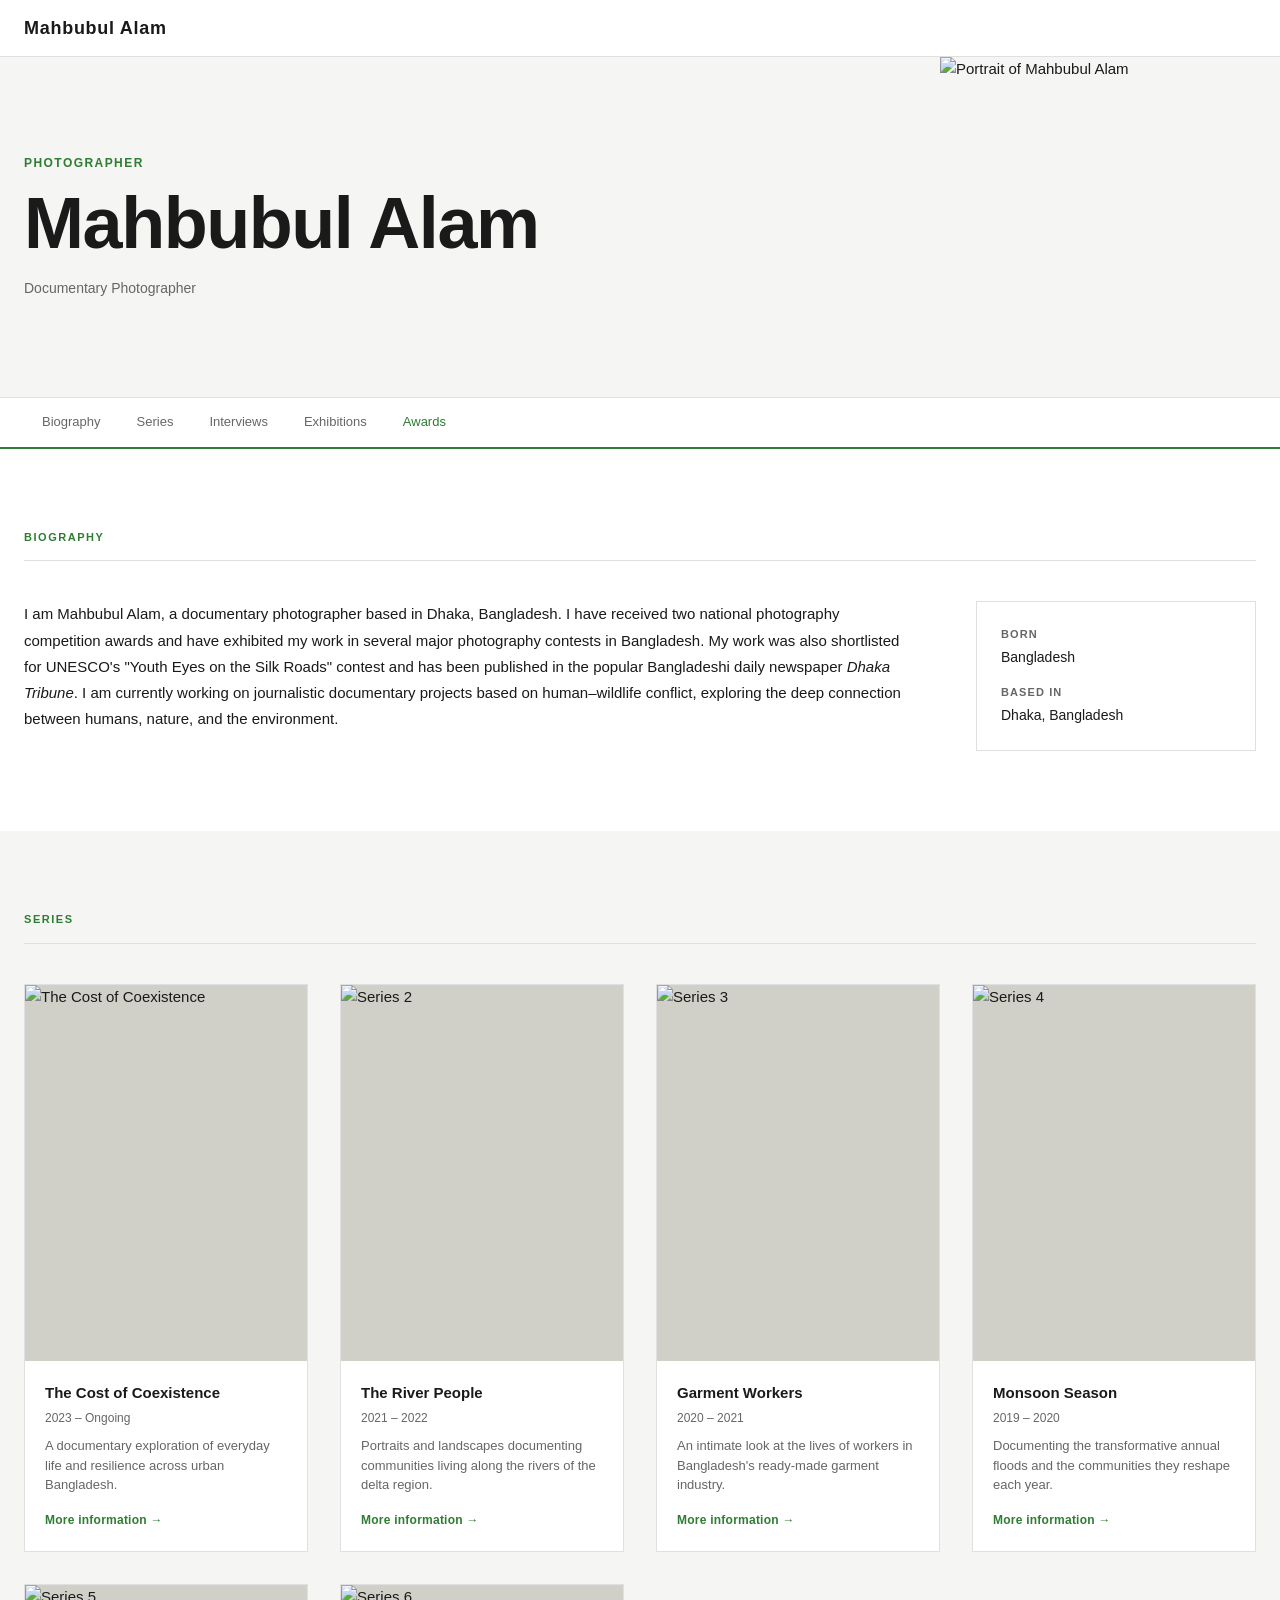
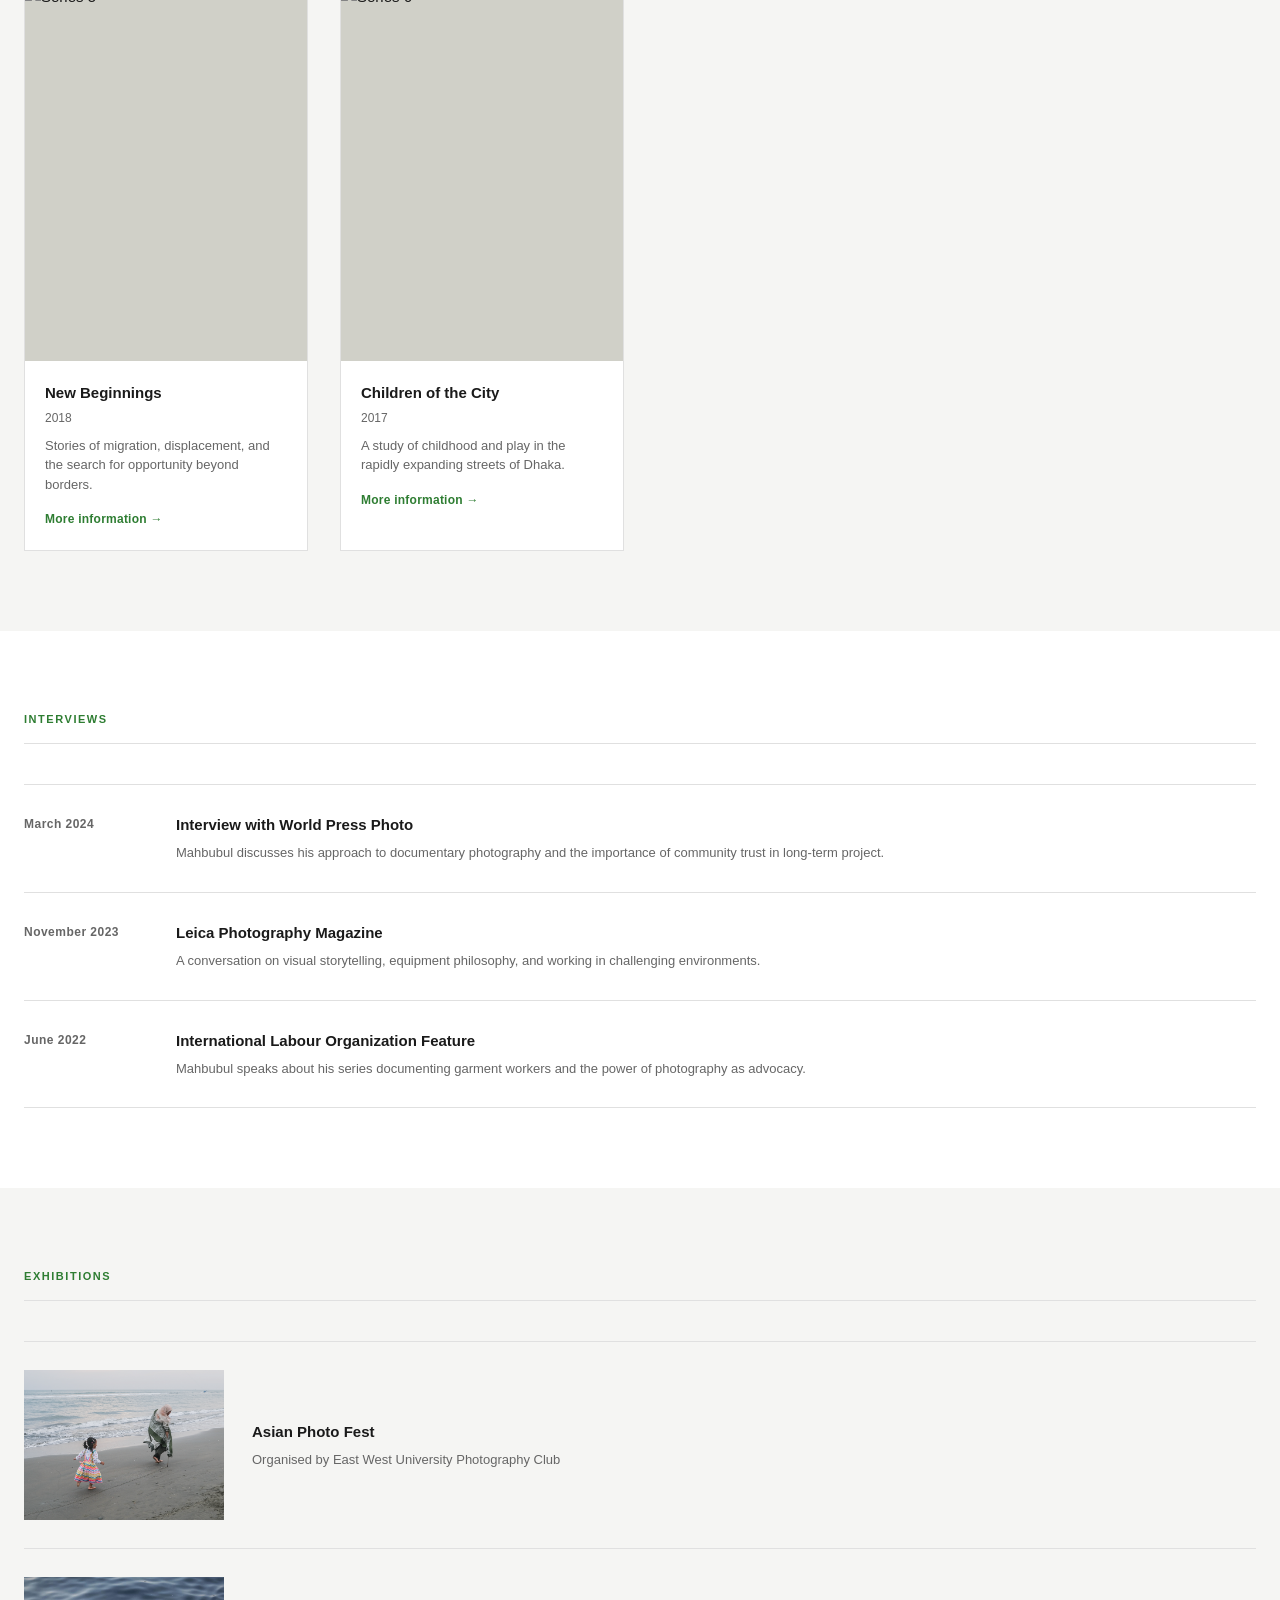
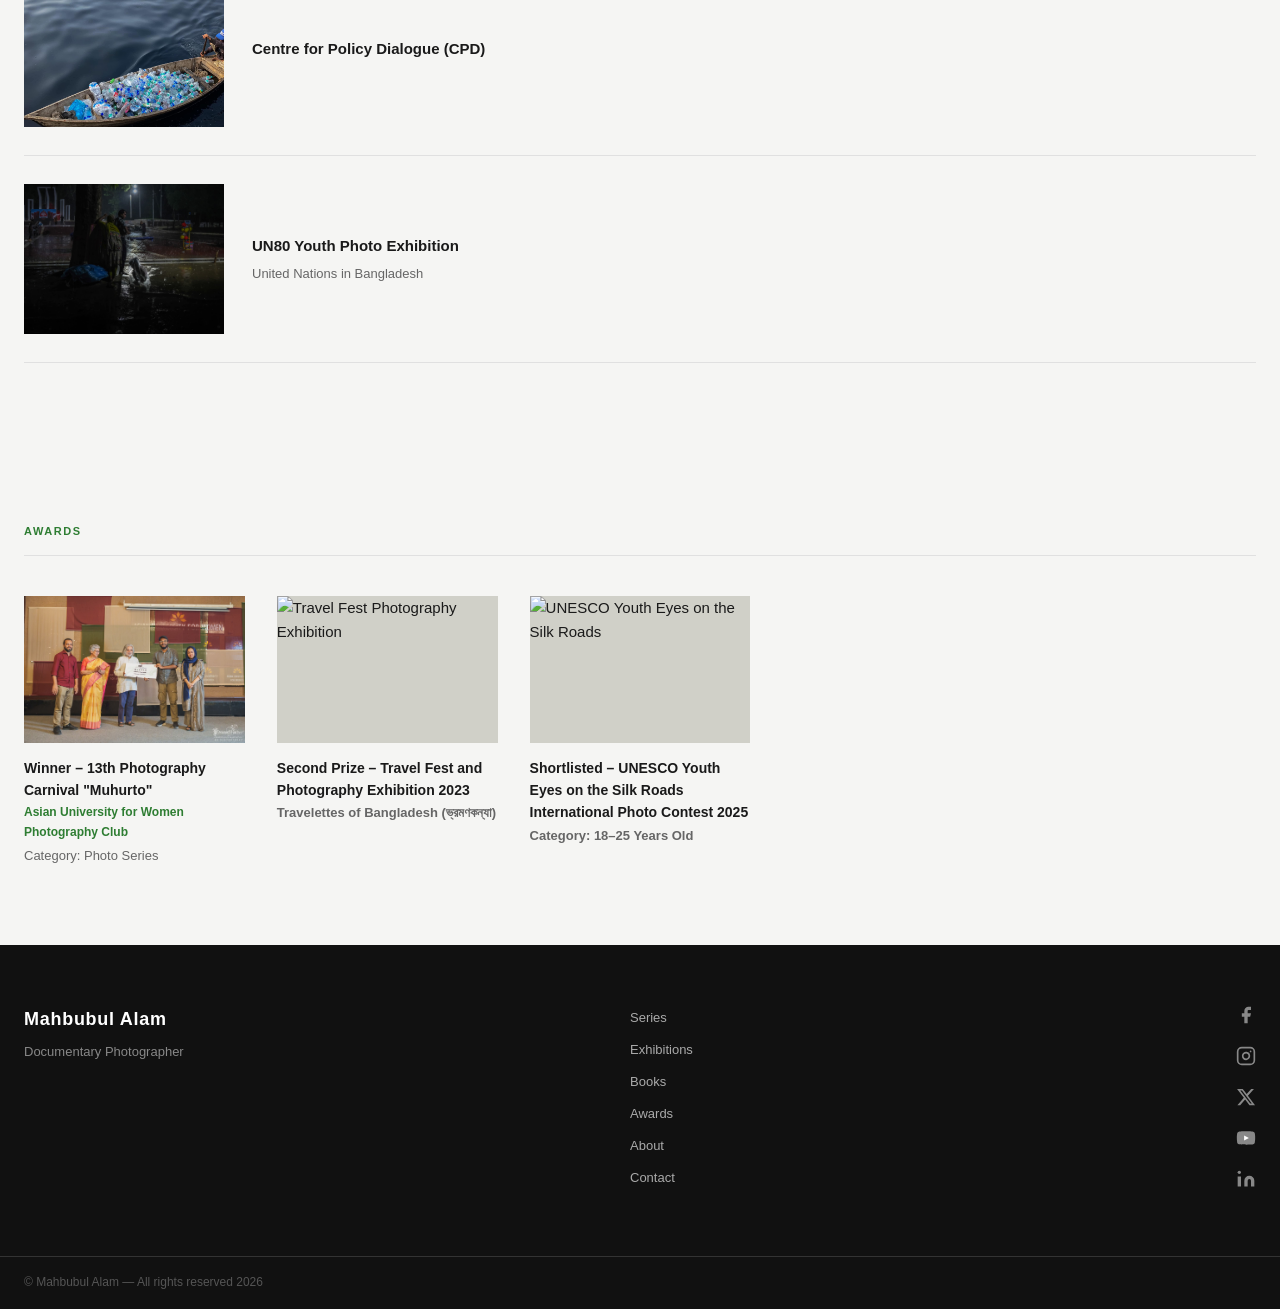
==== index.html @ 4dc0f105 "Add real exhibition photos with image layout Co-Authored-By: Claude Sonnet 4.6 <noreply@anthropic.co" ====
<!DOCTYPE html>
<html lang="en">
<head>
  <meta charset="UTF-8" />
  <meta name="viewport" content="width=device-width, initial-scale=1.0" />
  <title>Mahbubul Alam — Photographer</title>
  <link rel="stylesheet" href="style.css" />
</head>
<body>

  <!-- ===== HEADER ===== -->
  <header class="site-header">
    <div class="header-inner">
      <a href="/" class="logo">
        <span class="logo-text">Mahbubul Alam</span>
      </a>
      <div class="header-right">
        <button class="nav-toggle" aria-label="Toggle menu">
          <span></span><span></span><span></span>
        </button>
      </div>
    </div>
  </header>

  <!-- ===== HERO ===== -->
  <section class="hero">
    <div class="hero-inner">
      <div class="hero-text">
        <p class="hero-label">Photographer</p>
        <h1 class="hero-name">Mahbubul Alam</h1>
        <p class="hero-subtitle">Documentary Photographer</p>
      </div>
      <div class="hero-image">
        <img src="assets/portrait-placeholder.jpg" alt="Portrait of Mahbubul Alam" />
      </div>
    </div>
  </section>

  <!-- ===== IN-PAGE NAV ===== -->
  <nav class="inpage-nav" id="inpage-nav">
    <ul>
      <li><a href="#biography">Biography</a></li>
      <li><a href="#series">Series</a></li>
      <li><a href="#interviews">Interviews</a></li>
      <li><a href="#exhibitions">Exhibitions</a></li>
      <li><a href="#awards">Awards</a></li>
    </ul>
  </nav>

  <main class="page-main">

    <!-- ===== BIOGRAPHY ===== -->
    <section class="section" id="biography">
      <div class="section-inner">
        <h2 class="section-title">Biography</h2>
        <div class="bio-content">
          <div class="bio-text">
            <p>
              I am Mahbubul Alam, a documentary photographer based in Dhaka, Bangladesh.
              I have received two national photography competition awards and have exhibited
              my work in several major photography contests in Bangladesh. My work was also
              shortlisted for UNESCO's "Youth Eyes on the Silk Roads" contest and has been
              published in the popular Bangladeshi daily newspaper <em>Dhaka Tribune</em>.
              I am currently working on journalistic documentary projects based on
              human–wildlife conflict, exploring the deep connection between humans,
              nature, and the environment.

            </p>
          </div>
          <div class="bio-aside">
            <dl class="bio-meta">
              <dt>Born</dt>
              <dd>Bangladesh</dd>
              <dt>Based in</dt>
              <dd>Dhaka, Bangladesh</dd>
            </dl>
          </div>
        </div>
      </div>
    </section>

    <!-- ===== SERIES ===== -->
    <section class="section section--alt" id="series">
      <div class="section-inner">
        <h2 class="section-title">Series</h2>
        <div class="series-grid">

          <article class="series-card">
            <a href="#" class="series-card-link">
              <div class="series-card-img">
                <img src="assets/series/cost-of-coexistence/DSCF8831.jpg" alt="The Cost of Coexistence" />
              </div>
              <div class="series-card-info">
                <h3>The Cost of Coexistence</h3>
                <p class="series-date">2023 – Ongoing</p>
                <p class="series-desc">A documentary exploration of everyday life and resilience across urban Bangladesh.</p>
                <span class="series-more">More information →</span>
              </div>
            </a>
          </article>

          <article class="series-card">
            <a href="#" class="series-card-link">
              <div class="series-card-img">
                <img src="assets/series-2-placeholder.jpg" alt="Series 2" />
              </div>
              <div class="series-card-info">
                <h3>The River People</h3>
                <p class="series-date">2021 – 2022</p>
                <p class="series-desc">Portraits and landscapes documenting communities living along the rivers of the delta region.</p>
                <span class="series-more">More information →</span>
              </div>
            </a>
          </article>

          <article class="series-card">
            <a href="#" class="series-card-link">
              <div class="series-card-img">
                <img src="assets/series-3-placeholder.jpg" alt="Series 3" />
              </div>
              <div class="series-card-info">
                <h3>Garment Workers</h3>
                <p class="series-date">2020 – 2021</p>
                <p class="series-desc">An intimate look at the lives of workers in Bangladesh's ready-made garment industry.</p>
                <span class="series-more">More information →</span>
              </div>
            </a>
          </article>

          <article class="series-card">
            <a href="#" class="series-card-link">
              <div class="series-card-img">
                <img src="assets/series-4-placeholder.jpg" alt="Series 4" />
              </div>
              <div class="series-card-info">
                <h3>Monsoon Season</h3>
                <p class="series-date">2019 – 2020</p>
                <p class="series-desc">Documenting the transformative annual floods and the communities they reshape each year.</p>
                <span class="series-more">More information →</span>
              </div>
            </a>
          </article>

          <article class="series-card">
            <a href="#" class="series-card-link">
              <div class="series-card-img">
                <img src="assets/series-5-placeholder.jpg" alt="Series 5" />
              </div>
              <div class="series-card-info">
                <h3>New Beginnings</h3>
                <p class="series-date">2018</p>
                <p class="series-desc">Stories of migration, displacement, and the search for opportunity beyond borders.</p>
                <span class="series-more">More information →</span>
              </div>
            </a>
          </article>

          <article class="series-card">
            <a href="#" class="series-card-link">
              <div class="series-card-img">
                <img src="assets/series-6-placeholder.jpg" alt="Series 6" />
              </div>
              <div class="series-card-info">
                <h3>Children of the City</h3>
                <p class="series-date">2017</p>
                <p class="series-desc">A study of childhood and play in the rapidly expanding streets of Dhaka.</p>
                <span class="series-more">More information →</span>
              </div>
            </a>
          </article>

        </div>
      </div>
    </section>

    <!-- ===== INTERVIEWS ===== -->
    <section class="section" id="interviews">
      <div class="section-inner">
        <h2 class="section-title">Interviews</h2>
        <ul class="list-items">
          <li class="list-item">
            <span class="list-date">March 2024</span>
            <div class="list-content">
              <h3><a href="#">Interview with World Press Photo</a></h3>
              <p>Mahbubul discusses his approach to documentary photography and the importance of community trust in long-term project.</p>
            </div>
          </li>
          <li class="list-item">
            <span class="list-date">November 2023</span>
            <div class="list-content">
              <h3><a href="#">Leica Photography Magazine</a></h3>
              <p>A conversation on visual storytelling, equipment philosophy, and working in challenging environments.</p>
            </div>
          </li>
          <li class="list-item">
            <span class="list-date">June 2022</span>
            <div class="list-content">
              <h3><a href="#">International Labour Organization Feature</a></h3>
              <p>Mahbubul speaks about his series documenting garment workers and the power of photography as advocacy.</p>
            </div>
          </li>
        </ul>
      </div>
    </section>

    <!-- ===== EXHIBITIONS ===== -->
    <section class="section section--alt" id="exhibitions">
      <div class="section-inner">
        <h2 class="section-title">Exhibitions</h2>
        <ul class="list-items">
          <li class="list-item list-item--with-img">
            <div class="list-img">
              <img src="assets/exhibitions/ASIAN_PHOTO_FEST.jpg" alt="Asian Photo Fest" />
            </div>
            <div class="list-content">
              <h3>Asian Photo Fest</h3>
              <p>Organised by East West University Photography Club</p>
            </div>
          </li>
          <li class="list-item list-item--with-img">
            <div class="list-img">
              <img src="assets/exhibitions/CPD.jpg" alt="Centre for Policy Dialogue" />
            </div>
            <div class="list-content">
              <h3>Centre for Policy Dialogue (CPD)</h3>
            </div>
          </li>
          <li class="list-item list-item--with-img">
            <div class="list-img">
              <img src="assets/exhibitions/UN80.jpg" alt="UN80 Youth Photo Exhibition" />
            </div>
            <div class="list-content">
              <h3>UN80 Youth Photo Exhibition</h3>
              <p>United Nations in Bangladesh</p>
            </div>
          </li>
        </ul>
      </div>
    </section>

    <!-- ===== AWARDS ===== -->
    <section class="section section--alt" id="awards">
      <div class="section-inner">
        <h2 class="section-title">Awards</h2>
        <div class="awards-grid">

          <div class="award-item">
            <div class="award-img">
              <img src="assets/awards/winner-13th_photography_carnival_muhurto.jpg" alt="Muhurto Photography Carnival" />
            </div>
            <div class="award-info">
              <h3>Winner – 13th Photography Carnival "Muhurto"</h3>
              <p class="award-year">Asian University for Women Photography Club</p>
              <p>Category: Photo Series</p>
            </div>
          </div>

          <div class="award-item">
            <div class="award-img">
              <img src="assets/awards/SecondPrize-Travel_fest_Photography_Exhibition2023.jpg" alt="Travel Fest Photography Exhibition" />
            </div>
            <div class="award-info">
              <h3>Second Prize – Travel Fest and Photography Exhibition 2023</h3>
              <p class="award-year">Travelettes of Bangladesh (ভ্রমণকন্যা)</p>
            </div>
          </div>

          <div class="award-item">
            <div class="award-img">
              <img src="assets/award-3-placeholder.jpg" alt="UNESCO Youth Eyes on the Silk Roads" />
            </div>
            <div class="award-info">
              <h3>Shortlisted – UNESCO Youth Eyes on the Silk Roads International Photo Contest 2025</h3>
              <p class="award-year">Category: 18–25 Years Old</p>
            </div>
          </div>

        </div>
      </div>
    </section>

  </main>

  <!-- ===== FOOTER ===== -->
  <footer class="site-footer">
    <div class="footer-inner">
      <div class="footer-brand">
        <span class="logo-text">Mahbubul Alam</span>
        <p class="footer-tagline">Documentary Photographer</p>
      </div>
      <div class="footer-nav">
        <ul>
          <li><a href="#series">Series</a></li>
          <li><a href="#exhibitions">Exhibitions</a></li>
          <li><a href="#books">Books</a></li>
          <li><a href="#awards">Awards</a></li>
          <li><a href="#biography">About</a></li>
          <li><a href="mailto:">Contact</a></li>
        </ul>
      </div>
      <div class="footer-social">
        <a href="#" aria-label="Facebook">
          <svg width="20" height="20" viewBox="0 0 24 24" fill="currentColor"><path d="M18 2h-3a5 5 0 0 0-5 5v3H7v4h3v8h4v-8h3l1-4h-4V7a1 1 0 0 1 1-1h3z"/></svg>
        </a>
        <a href="#" aria-label="Instagram">
          <svg width="20" height="20" viewBox="0 0 24 24" fill="none" stroke="currentColor" stroke-width="2" stroke-linecap="round" stroke-linejoin="round"><rect x="2" y="2" width="20" height="20" rx="5" ry="5"/><path d="M16 11.37A4 4 0 1 1 12.63 8 4 4 0 0 1 16 11.37z"/><line x1="17.5" y1="6.5" x2="17.51" y2="6.5"/></svg>
        </a>
        <a href="#" aria-label="Twitter/X">
          <svg width="20" height="20" viewBox="0 0 24 24" fill="currentColor"><path d="M18.244 2.25h3.308l-7.227 8.26 8.502 11.24H16.17l-5.214-6.817L4.99 21.75H1.68l7.73-8.835L1.254 2.25H8.08l4.713 6.231zm-1.161 17.52h1.833L7.084 4.126H5.117z"/></svg>
        </a>
        <a href="#" aria-label="YouTube">
          <svg width="20" height="20" viewBox="0 0 24 24" fill="currentColor"><path d="M22.54 6.42a2.78 2.78 0 0 0-1.95-1.96C18.88 4 12 4 12 4s-6.88 0-8.59.46a2.78 2.78 0 0 0-1.95 1.96A29 29 0 0 0 1 12a29 29 0 0 0 .46 5.58A2.78 2.78 0 0 0 3.41 19.6C5.12 20 12 20 12 20s6.88 0 8.59-.46a2.78 2.78 0 0 0 1.95-1.95A29 29 0 0 0 23 12a29 29 0 0 0-.46-5.58z"/><polygon points="9.75 15.02 15.5 12 9.75 8.98 9.75 15.02" fill="white"/></svg>
        </a>
        <a href="#" aria-label="LinkedIn">
          <svg width="20" height="20" viewBox="0 0 24 24" fill="currentColor"><path d="M16 8a6 6 0 0 1 6 6v7h-4v-7a2 2 0 0 0-2-2 2 2 0 0 0-2 2v7h-4v-7a6 6 0 0 1 6-6z"/><rect x="2" y="9" width="4" height="12"/><circle cx="4" cy="4" r="2"/></svg>
        </a>
      </div>
    </div>
    <div class="footer-bottom">
      <p>© Mahbubul Alam — All rights reserved 2026</p>
    </div>
  </footer>

  <script src="script.js"></script>
</body>
</html>
---- style.css ----
/* ===========================
   BASE RESET & VARIABLES
   =========================== */
*, *::before, *::after {
  box-sizing: border-box;
  margin: 0;
  padding: 0;
}

:root {
  --color-brand: #2e7d32;
  --color-brand-light: #43a047;
  --color-text: #1a1a1a;
  --color-text-muted: #666;
  --color-border: #e0e0e0;
  --color-bg: #fff;
  --color-bg-alt: #f5f5f3;
  --color-link: #1a1a1a;
  --font-sans: 'Helvetica Neue', Helvetica, Arial, sans-serif;
  --header-height: 56px;
  --header-secondary-height: 36px;
  --max-width: 1280px;
  --section-pad: 80px;
}

html {
  scroll-behavior: smooth;
}

body {
  font-family: var(--font-sans);
  font-size: 15px;
  line-height: 1.6;
  color: var(--color-text);
  background: var(--color-bg);
}

img {
  display: block;
  max-width: 100%;
  height: auto;
}

a {
  color: inherit;
  text-decoration: none;
}

a:hover {
  text-decoration: underline;
}

ul, ol {
  list-style: none;
}

/* ===========================
   HEADER
   =========================== */
.site-header {
  position: sticky;
  top: 0;
  z-index: 100;
  background: #fff;
  border-bottom: 1px solid var(--color-border);
}

.header-inner {
  display: flex;
  align-items: center;
  height: var(--header-height);
  max-width: var(--max-width);
  margin: 0 auto;
  padding: 0 24px;
  gap: 32px;
}

.logo {
  flex-shrink: 0;
  text-decoration: none;
}

.logo-text {
  font-size: 18px;
  font-weight: 700;
  letter-spacing: 0.04em;
  color: var(--color-text);
}

.main-nav {
  flex: 1;
}

.main-nav > ul {
  display: flex;
  gap: 0;
  align-items: center;
}

.main-nav > ul > li {
  position: relative;
}

.main-nav > ul > li > a {
  display: block;
  padding: 0 14px;
  height: var(--header-height);
  line-height: var(--header-height);
  font-size: 13px;
  font-weight: 500;
  letter-spacing: 0.02em;
  color: var(--color-text);
  white-space: nowrap;
  transition: color 0.15s;
}

.main-nav > ul > li > a:hover {
  color: var(--color-brand);
  text-decoration: none;
}

.main-nav .dropdown {
  position: absolute;
  top: 100%;
  left: 0;
  min-width: 180px;
  background: #fff;
  border: 1px solid var(--color-border);
  box-shadow: 0 4px 16px rgba(0,0,0,0.1);
  opacity: 0;
  visibility: hidden;
  transform: translateY(-4px);
  transition: opacity 0.15s, transform 0.15s, visibility 0.15s;
}

.main-nav .has-dropdown:hover .dropdown {
  opacity: 1;
  visibility: visible;
  transform: translateY(0);
}

.main-nav .dropdown li a {
  display: block;
  padding: 10px 16px;
  font-size: 13px;
  border-bottom: 1px solid var(--color-border);
}

.main-nav .dropdown li:last-child a {
  border-bottom: none;
}

.main-nav .dropdown li a:hover {
  background: var(--color-bg-alt);
  text-decoration: none;
}

.header-right {
  display: flex;
  align-items: center;
  gap: 16px;
  flex-shrink: 0;
}

.lang-toggle {
  display: flex;
  align-items: center;
  gap: 4px;
  font-size: 12px;
  font-weight: 600;
  letter-spacing: 0.05em;
}

.lang {
  color: var(--color-text-muted);
  cursor: pointer;
}

.lang.active {
  color: var(--color-text);
}

.lang-sep {
  color: var(--color-border);
}

.nav-toggle {
  display: none;
  flex-direction: column;
  gap: 5px;
  background: none;
  border: none;
  cursor: pointer;
  padding: 4px;
}

.nav-toggle span {
  display: block;
  width: 22px;
  height: 2px;
  background: var(--color-text);
  transition: all 0.2s;
}

.header-secondary {
  display: flex;
  align-items: center;
  gap: 0;
  max-width: var(--max-width);
  margin: 0 auto;
  padding: 0 24px;
  height: var(--header-secondary-height);
  border-top: 1px solid var(--color-border);
  font-size: 12px;
}

.header-secondary a {
  padding: 0 12px;
  height: var(--header-secondary-height);
  line-height: var(--header-secondary-height);
  color: var(--color-text-muted);
  transition: color 0.15s;
}

.header-secondary a:hover {
  color: var(--color-text);
  text-decoration: none;
}

/* ===========================
   HERO
   =========================== */
.hero {
  background: var(--color-bg-alt);
  border-bottom: 1px solid var(--color-border);
}

.hero-inner {
  display: flex;
  align-items: stretch;
  max-width: var(--max-width);
  margin: 0 auto;
  min-height: 340px;
}

.hero-text {
  flex: 1;
  padding: 60px 48px 60px 24px;
  display: flex;
  flex-direction: column;
  justify-content: center;
}

.hero-label {
  font-size: 12px;
  font-weight: 600;
  letter-spacing: 0.12em;
  text-transform: uppercase;
  color: var(--color-brand);
  margin-bottom: 12px;
}

.hero-name {
  font-size: clamp(40px, 6vw, 72px);
  font-weight: 700;
  letter-spacing: -0.02em;
  line-height: 1.05;
  color: var(--color-text);
  margin-bottom: 16px;
}

.hero-subtitle {
  font-size: 14px;
  color: var(--color-text-muted);
}

.hero-image {
  width: 340px;
  flex-shrink: 0;
  overflow: hidden;
}

.hero-image img {
  width: 100%;
  height: 100%;
  object-fit: cover;
}

.hero-image-placeholder {
  width: 100%;
  height: 100%;
  min-height: 340px;
  background: #d0d0c8;
  display: flex;
  align-items: center;
  justify-content: center;
  color: #999;
  font-size: 13px;
}

/* ===========================
   IN-PAGE NAV
   =========================== */
.inpage-nav {
  position: sticky;
  top: var(--header-height);
  z-index: 90;
  background: #fff;
  border-bottom: 2px solid var(--color-brand);
}

.inpage-nav ul {
  display: flex;
  max-width: var(--max-width);
  margin: 0 auto;
  padding: 0 24px;
  overflow-x: auto;
  scrollbar-width: none;
}

.inpage-nav ul::-webkit-scrollbar {
  display: none;
}

.inpage-nav ul li a {
  display: block;
  padding: 14px 18px;
  font-size: 13px;
  font-weight: 500;
  white-space: nowrap;
  color: var(--color-text-muted);
  border-bottom: 2px solid transparent;
  margin-bottom: -2px;
  transition: color 0.15s, border-color 0.15s;
}

.inpage-nav ul li a:hover,
.inpage-nav ul li a.active {
  color: var(--color-brand);
  border-bottom-color: var(--color-brand);
  text-decoration: none;
}

/* ===========================
   SECTIONS
   =========================== */
.section {
  padding: var(--section-pad) 0;
}

.section--alt {
  background: var(--color-bg-alt);
}

.section-inner {
  max-width: var(--max-width);
  margin: 0 auto;
  padding: 0 24px;
}

.section-title {
  font-size: 11px;
  font-weight: 700;
  letter-spacing: 0.14em;
  text-transform: uppercase;
  color: var(--color-brand);
  margin-bottom: 40px;
  padding-bottom: 14px;
  border-bottom: 1px solid var(--color-border);
}

/* ===========================
   BIOGRAPHY
   =========================== */
.bio-content {
  display: grid;
  grid-template-columns: 1fr 280px;
  gap: 60px;
  align-items: start;
}

.bio-text p {
  font-size: 15px;
  line-height: 1.75;
  color: var(--color-text);
  margin-bottom: 20px;
}

.bio-text p:last-child {
  margin-bottom: 0;
}

.bio-meta {
  border: 1px solid var(--color-border);
  padding: 24px;
  background: #fff;
}

.bio-meta dt {
  font-size: 11px;
  font-weight: 700;
  letter-spacing: 0.1em;
  text-transform: uppercase;
  color: var(--color-text-muted);
  margin-top: 16px;
}

.bio-meta dt:first-child {
  margin-top: 0;
}

.bio-meta dd {
  font-size: 14px;
  color: var(--color-text);
  margin-top: 2px;
}

/* ===========================
   SERIES GRID
   =========================== */
.series-grid {
  display: grid;
  grid-template-columns: repeat(auto-fill, minmax(260px, 1fr));
  gap: 32px;
}

.series-card {
  background: #fff;
  border: 1px solid var(--color-border);
  transition: box-shadow 0.2s, transform 0.2s;
}

.series-card:hover {
  box-shadow: 0 6px 24px rgba(0,0,0,0.1);
  transform: translateY(-2px);
}

.series-card-link {
  display: block;
  text-decoration: none;
}

.series-card-img {
  aspect-ratio: 3/4;
  overflow: hidden;
  background: #d0d0c8;
}

.series-card-img img {
  width: 100%;
  height: 100%;
  object-fit: cover;
  transition: transform 0.4s ease;
}

.series-card:hover .series-card-img img {
  transform: scale(1.04);
}

.series-card-info {
  padding: 20px;
}

.series-card-info h3 {
  font-size: 15px;
  font-weight: 600;
  margin-bottom: 4px;
  color: var(--color-text);
}

.series-date {
  font-size: 12px;
  color: var(--color-text-muted);
  margin-bottom: 8px;
}

.series-desc {
  font-size: 13px;
  color: var(--color-text-muted);
  line-height: 1.5;
  margin-bottom: 12px;
}

.series-more {
  font-size: 12px;
  font-weight: 600;
  color: var(--color-brand);
  letter-spacing: 0.02em;
}

/* ===========================
   VIDEO
   =========================== */
.video-grid {
  display: grid;
  grid-template-columns: 2fr 1fr;
  gap: 40px;
  align-items: start;
}

.video-embed {
  aspect-ratio: 16/9;
  background: #111;
  overflow: hidden;
}

.video-embed iframe {
  width: 100%;
  height: 100%;
  border: none;
}

.video-placeholder {
  width: 100%;
  height: 100%;
  display: flex;
  flex-direction: column;
  align-items: center;
  justify-content: center;
  gap: 12px;
  color: #fff;
  background: #1a1a1a;
}

.video-placeholder span {
  font-size: 40px;
  opacity: 0.6;
}

.video-placeholder p {
  font-size: 13px;
  opacity: 0.5;
  text-align: center;
  padding: 0 20px;
}

.video-meta h3 {
  font-size: 17px;
  font-weight: 600;
  margin-bottom: 6px;
}

.video-date {
  font-size: 12px;
  color: var(--color-text-muted);
  margin-bottom: 12px;
}

.video-meta p:last-child {
  font-size: 14px;
  line-height: 1.6;
  color: var(--color-text-muted);
}

/* ===========================
   LIST ITEMS (interviews, exhibitions)
   =========================== */
.list-items {
  display: flex;
  flex-direction: column;
  gap: 0;
}

.list-item {
  display: grid;
  grid-template-columns: 120px 1fr;
  gap: 32px;
  padding: 28px 0;
  border-bottom: 1px solid var(--color-border);
  align-items: start;
}

.list-item:first-child {
  border-top: 1px solid var(--color-border);
}

.list-date {
  font-size: 12px;
  font-weight: 600;
  color: var(--color-text-muted);
  letter-spacing: 0.04em;
  padding-top: 2px;
}

.list-item--with-img {
  grid-template-columns: 200px 1fr;
  align-items: center;
  gap: 28px;
}

.list-img {
  aspect-ratio: 4/3;
  overflow: hidden;
  background: #d0d0c8;
  flex-shrink: 0;
}

.list-img img {
  width: 100%;
  height: 100%;
  object-fit: cover;
  transition: transform 0.4s ease;
}

.list-item--with-img:hover .list-img img {
  transform: scale(1.04);
}

.list-content h3 {
  font-size: 15px;
  font-weight: 600;
  margin-bottom: 6px;
}

.list-content h3 a:hover {
  color: var(--color-brand);
}

.list-content p {
  font-size: 13px;
  color: var(--color-text-muted);
  line-height: 1.6;
}

/* ===========================
   BOOKS
   =========================== */
.books-grid {
  display: grid;
  grid-template-columns: repeat(auto-fill, minmax(220px, 320px));
  gap: 40px;
}

.book-card {
  display: grid;
  grid-template-columns: 1fr 1fr;
  gap: 24px;
  align-items: start;
  max-width: 500px;
}

.book-cover {
  aspect-ratio: 3/4;
  overflow: hidden;
  background: #d0d0c8;
  box-shadow: 4px 4px 16px rgba(0,0,0,0.15);
}

.book-cover img {
  width: 100%;
  height: 100%;
  object-fit: cover;
}

.book-info h3 {
  font-size: 15px;
  font-weight: 600;
  margin-bottom: 4px;
}

.book-publisher {
  font-size: 12px;
  color: var(--color-text-muted);
  margin-bottom: 10px;
}

.book-info p:not(.book-publisher) {
  font-size: 13px;
  color: var(--color-text-muted);
  line-height: 1.5;
  margin-bottom: 16px;
}

.btn-outline {
  display: inline-block;
  padding: 8px 18px;
  font-size: 12px;
  font-weight: 600;
  letter-spacing: 0.05em;
  text-transform: uppercase;
  border: 1.5px solid var(--color-text);
  color: var(--color-text);
  transition: background 0.15s, color 0.15s;
}

.btn-outline:hover {
  background: var(--color-text);
  color: #fff;
  text-decoration: none;
}

/* ===========================
   AWARDS
   =========================== */
.awards-grid {
  display: grid;
  grid-template-columns: repeat(auto-fill, minmax(200px, 1fr));
  gap: 32px;
}

.award-item {
  display: flex;
  flex-direction: column;
  gap: 14px;
}

.award-img {
  aspect-ratio: 3/2;
  overflow: hidden;
  background: #d0d0c8;
}

.award-img img {
  width: 100%;
  height: 100%;
  object-fit: cover;
}

.award-info h3 {
  font-size: 14px;
  font-weight: 600;
  margin-bottom: 2px;
}

.award-year {
  font-size: 12px;
  color: var(--color-brand);
  font-weight: 600;
  margin-bottom: 4px;
}

.award-info p:last-child {
  font-size: 13px;
  color: var(--color-text-muted);
  line-height: 1.5;
}

/* ===========================
   FOOTER
   =========================== */
.site-footer {
  background: #111;
  color: #fff;
  padding: 60px 0 0;
}

.footer-inner {
  max-width: var(--max-width);
  margin: 0 auto;
  padding: 0 24px 60px;
  display: grid;
  grid-template-columns: 1fr 1fr auto;
  gap: 48px;
  align-items: start;
}

.footer-brand .logo-text {
  color: #fff;
  display: block;
  margin-bottom: 8px;
}

.footer-tagline {
  font-size: 13px;
  color: #888;
}

.footer-nav ul {
  display: flex;
  flex-direction: column;
  gap: 8px;
}

.footer-nav ul li a {
  font-size: 13px;
  color: #aaa;
  transition: color 0.15s;
}

.footer-nav ul li a:hover {
  color: #fff;
  text-decoration: none;
}

.footer-social {
  display: flex;
  flex-direction: column;
  gap: 14px;
}

.footer-social a {
  color: #888;
  transition: color 0.15s;
}

.footer-social a:hover {
  color: #fff;
}

.footer-bottom {
  border-top: 1px solid #333;
  max-width: var(--max-width);
  margin: 0 auto;
  padding: 16px 24px;
}

.footer-bottom p {
  font-size: 12px;
  color: #555;
}

/* ===========================
   RESPONSIVE
   =========================== */

/* Hide hamburger — no nav items currently */
.nav-toggle {
  display: none !important;
}

/* Tablet */
@media (max-width: 1024px) {
  :root {
    --section-pad: 64px;
  }

  .bio-content {
    grid-template-columns: 1fr;
    gap: 40px;
  }

  .bio-aside {
    order: -1;
  }

  .bio-meta {
    display: grid;
    grid-template-columns: repeat(2, 1fr);
    gap: 0 24px;
  }

  .bio-meta dt {
    margin-top: 16px;
  }

  .series-grid {
    grid-template-columns: repeat(3, 1fr);
    gap: 20px;
  }

  .awards-grid {
    grid-template-columns: repeat(3, 1fr);
  }

  .footer-inner {
    grid-template-columns: 1fr 1fr;
    gap: 40px;
  }

  .footer-social {
    flex-direction: row;
    flex-wrap: wrap;
    gap: 16px;
    grid-column: 1 / -1;
  }
}

/* Mobile landscape / large phone */
@media (max-width: 768px) {
  :root {
    --section-pad: 48px;
    --header-height: 52px;
  }

  .header-inner {
    padding: 0 16px;
  }

  .logo-text {
    font-size: 16px;
  }

  /* Hero — image on top, text below */
  .hero-inner {
    flex-direction: column-reverse;
  }

  .hero-image {
    width: 100%;
    height: 280px;
  }

  .hero-text {
    padding: 32px 16px 28px;
  }

  .hero-label {
    margin-bottom: 8px;
  }

  /* In-page nav — larger touch targets */
  .inpage-nav ul {
    padding: 0 16px;
  }

  .inpage-nav ul li a {
    padding: 16px 14px;
    font-size: 13px;
  }

  /* Sections */
  .section-inner {
    padding: 0 16px;
  }

  .section-title {
    margin-bottom: 28px;
  }

  /* Bio */
  .bio-meta {
    grid-template-columns: 1fr 1fr;
  }

  /* Series */
  .series-grid {
    grid-template-columns: repeat(2, 1fr);
    gap: 14px;
  }

  .series-card-info {
    padding: 14px;
  }

  .series-card-info h3 {
    font-size: 14px;
  }

  /* List items */
  .list-item {
    grid-template-columns: 1fr;
    gap: 6px;
    padding: 20px 0;
  }

  .list-item--with-img {
    grid-template-columns: 1fr;
    gap: 14px;
  }

  .list-img {
    aspect-ratio: 16/9;
  }

  .list-date {
    font-size: 11px;
  }

  /* Awards */
  .awards-grid {
    grid-template-columns: repeat(2, 1fr);
    gap: 24px;
  }

  /* Footer */
  .footer-inner {
    grid-template-columns: 1fr;
    gap: 32px;
    padding: 0 16px 40px;
  }

  .footer-social {
    flex-direction: row;
    flex-wrap: wrap;
    gap: 16px;
  }

  .footer-bottom {
    padding: 16px 16px;
  }
}

/* Small mobile */
@media (max-width: 480px) {
  :root {
    --section-pad: 40px;
  }

  .hero-image {
    height: 240px;
  }

  .hero-name {
    font-size: clamp(32px, 10vw, 48px);
  }

  /* Single column series on very small screens */
  .series-grid {
    grid-template-columns: 1fr;
    gap: 16px;
  }

  /* Series card horizontal on small screens for better density */
  .series-card-link {
    display: grid;
    grid-template-columns: 120px 1fr;
  }

  .series-card-img {
    aspect-ratio: unset;
    height: 100%;
    min-height: 140px;
  }

  .series-card-info {
    padding: 16px 14px;
    display: flex;
    flex-direction: column;
    justify-content: center;
  }

  /* Awards single column */
  .awards-grid {
    grid-template-columns: 1fr;
  }

  /* Bio meta single column */
  .bio-meta {
    grid-template-columns: 1fr;
  }

  /* In-page nav compact */
  .inpage-nav ul li a {
    padding: 14px 10px;
    font-size: 12px;
  }
}
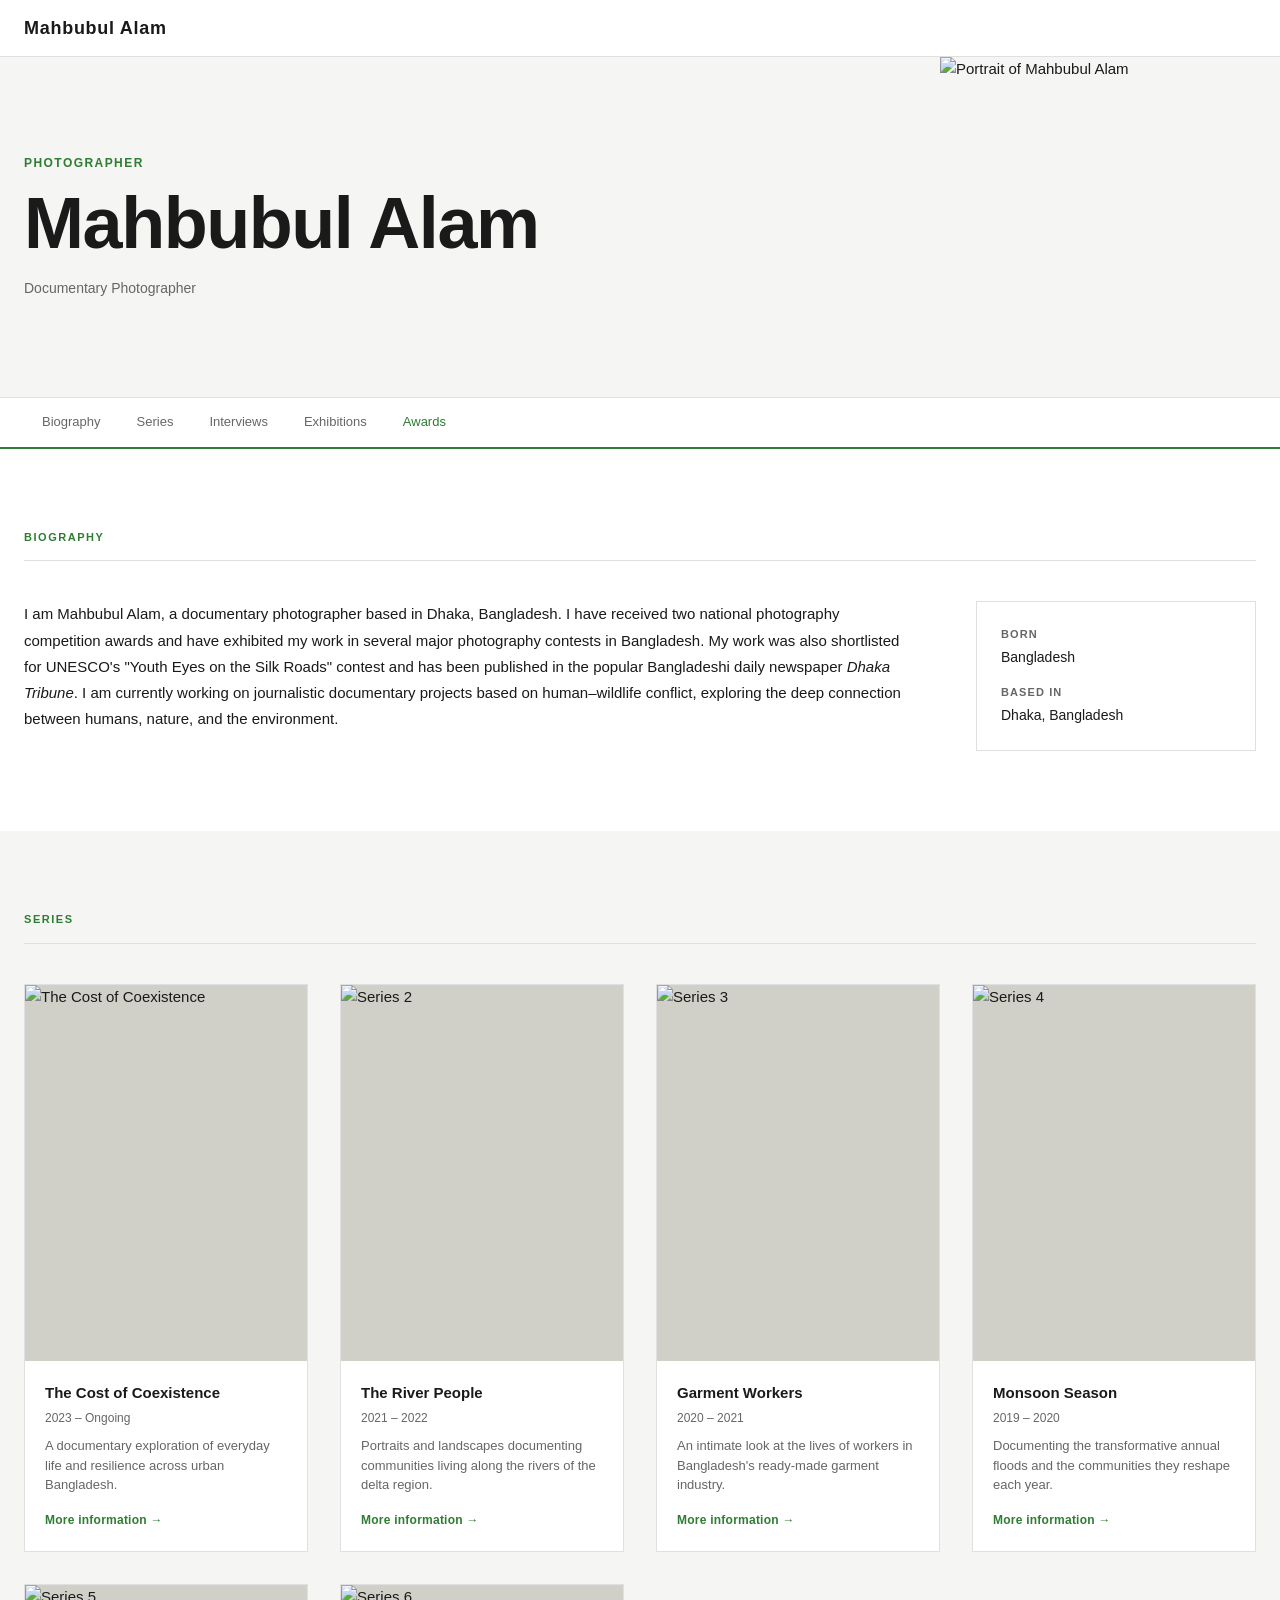
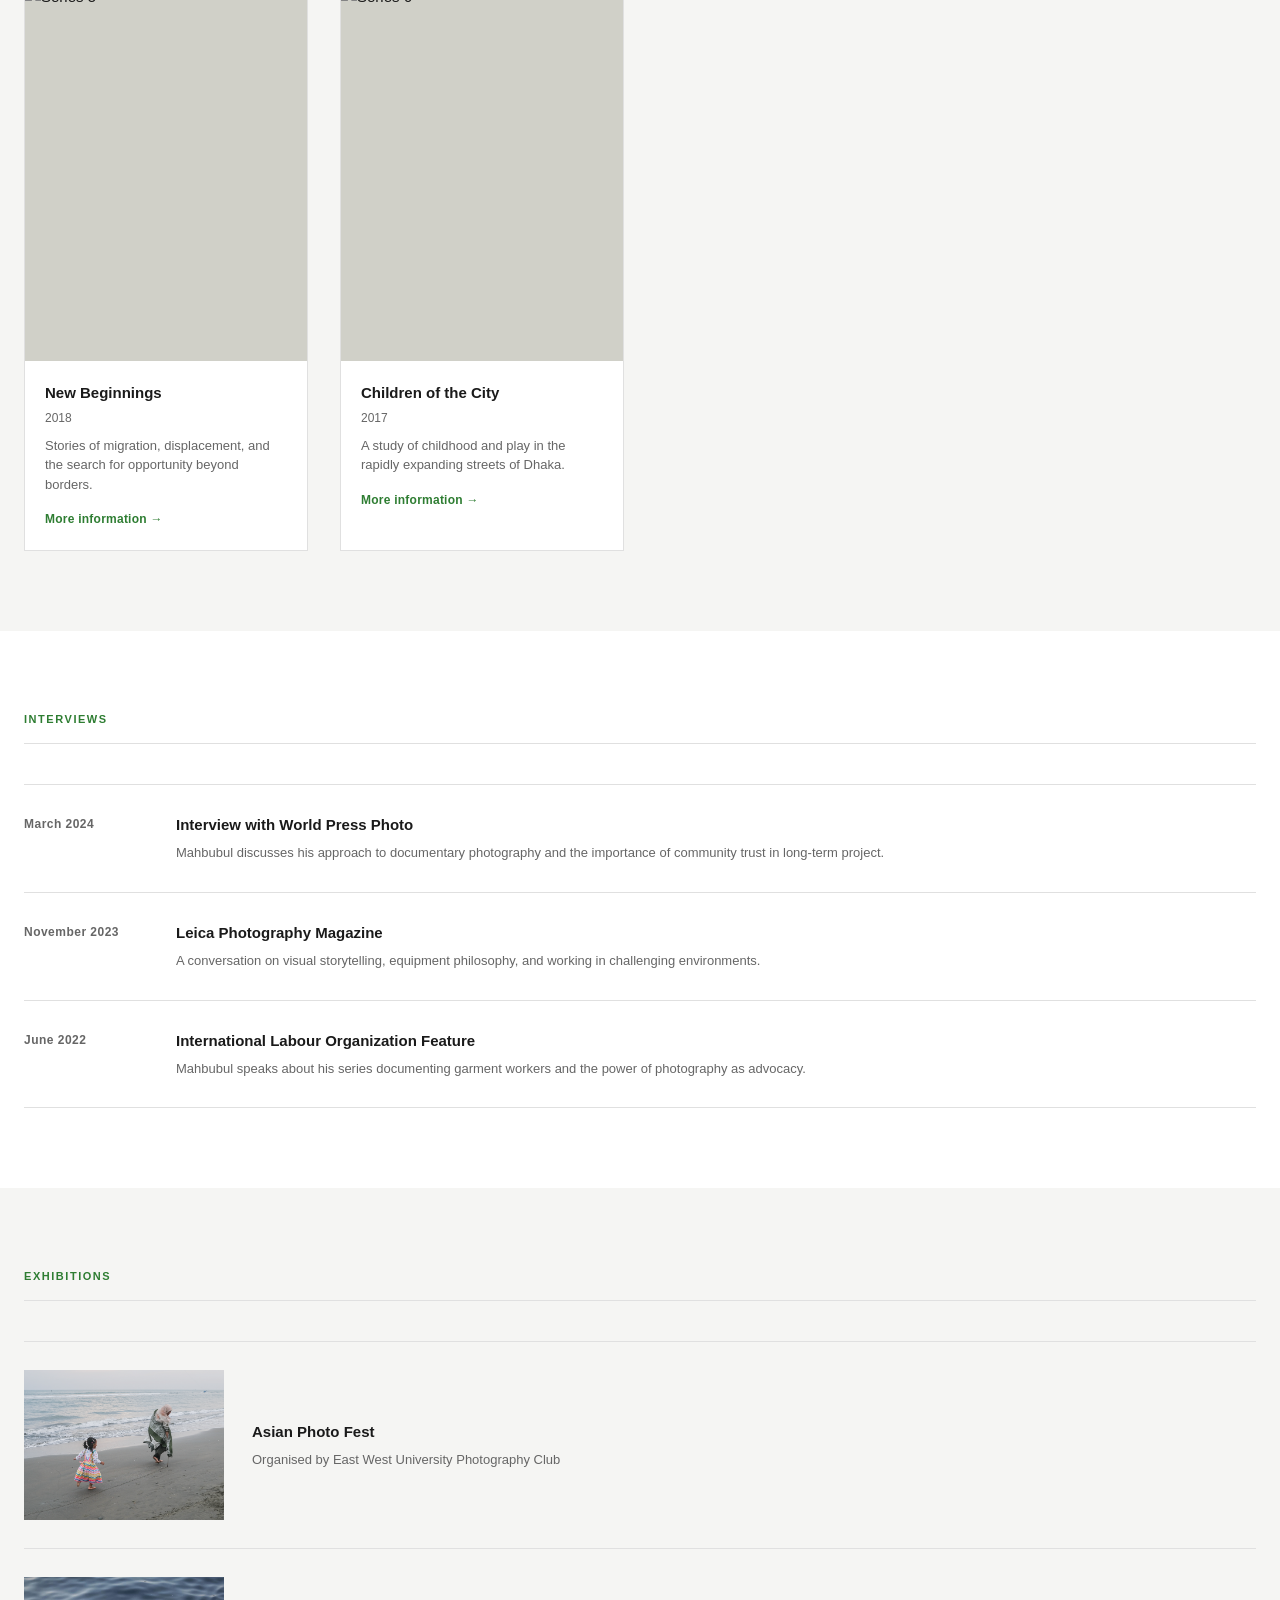
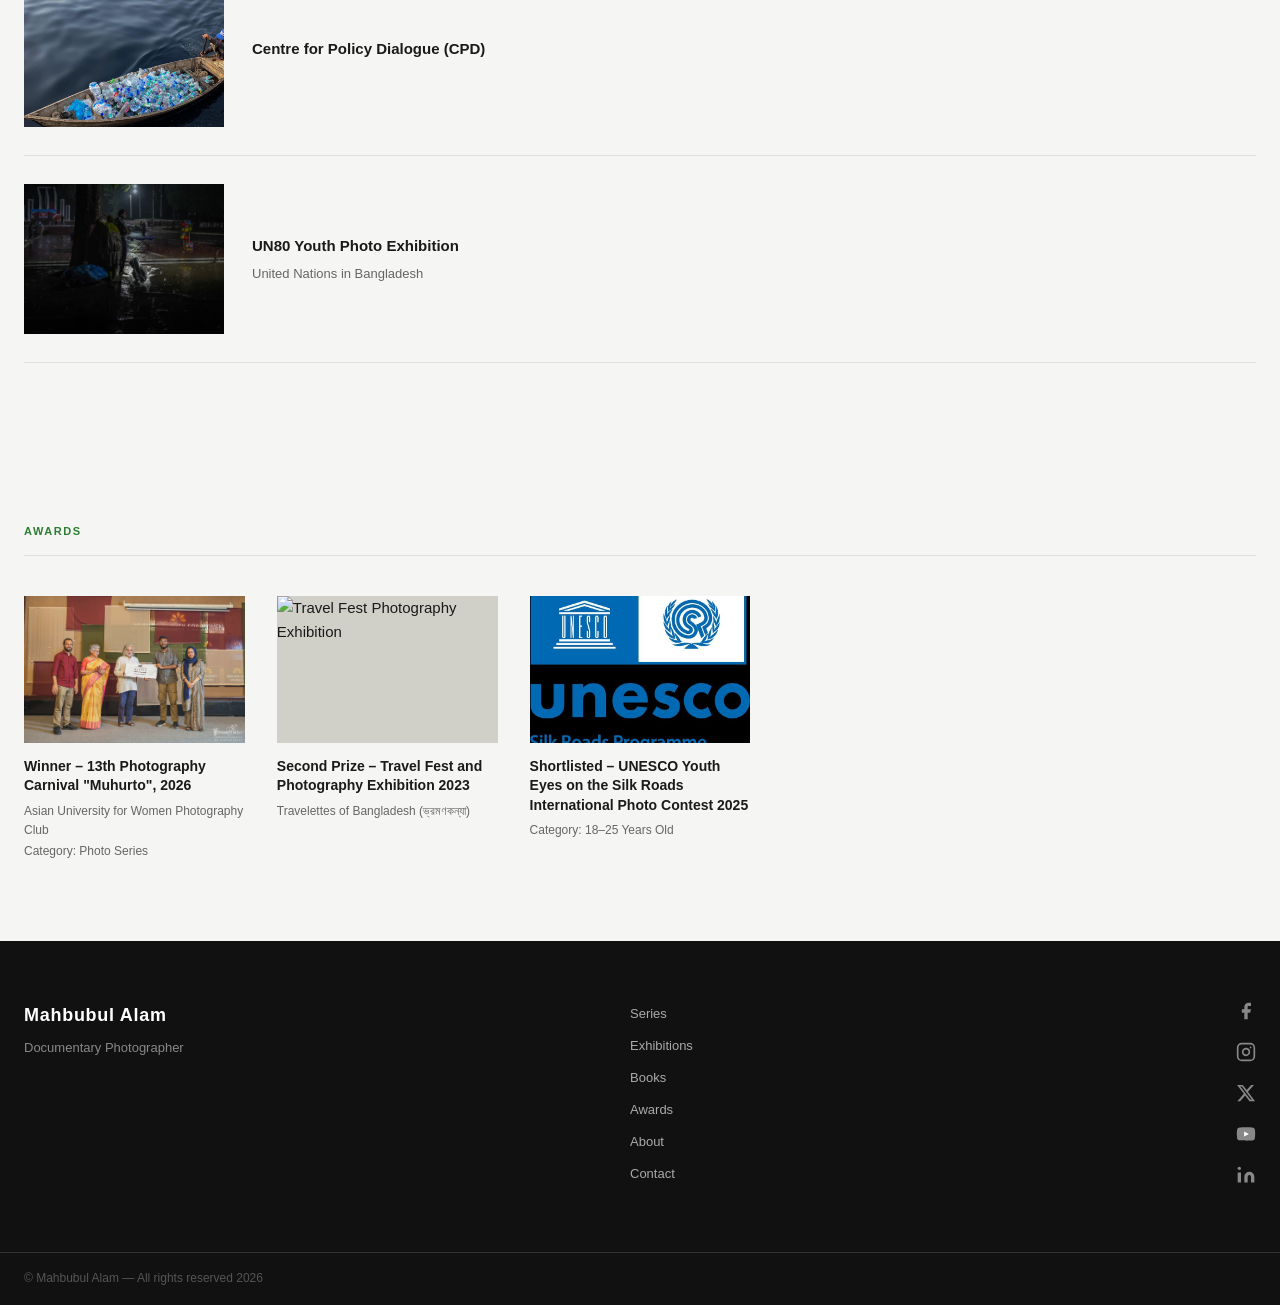
==== commit 42c4cac2: "Add 2026 to Muhurto award, grey org text, consistent fonts, add UNESCO photo Co-Authored-By: Claude " ====
--- a/index.html
+++ b/index.html
@@ -249,9 +249,9 @@
               <img src="assets/awards/winner-13th_photography_carnival_muhurto.jpg" alt="Muhurto Photography Carnival" />
             </div>
             <div class="award-info">
-              <h3>Winner – 13th Photography Carnival "Muhurto"</h3>
-              <p class="award-year">Asian University for Women Photography Club</p>
-              <p>Category: Photo Series</p>
+              <h3>Winner – 13th Photography Carnival "Muhurto", 2026</h3>
+              <p class="award-org">Asian University for Women Photography Club</p>
+              <p class="award-cat">Category: Photo Series</p>
             </div>
           </div>
 
@@ -261,17 +261,17 @@
             </div>
             <div class="award-info">
               <h3>Second Prize – Travel Fest and Photography Exhibition 2023</h3>
-              <p class="award-year">Travelettes of Bangladesh (ভ্রমণকন্যা)</p>
+              <p class="award-org">Travelettes of Bangladesh (ভ্রমণকন্যা)</p>
             </div>
           </div>
 
           <div class="award-item">
             <div class="award-img">
-              <img src="assets/award-3-placeholder.jpg" alt="UNESCO Youth Eyes on the Silk Roads" />
+              <img src="assets/awards/UNESCO_YOUTH_EYES_ON_HTE_SILK.jpg" alt="UNESCO Youth Eyes on the Silk Roads" />
             </div>
             <div class="award-info">
               <h3>Shortlisted – UNESCO Youth Eyes on the Silk Roads International Photo Contest 2025</h3>
-              <p class="award-year">Category: 18–25 Years Old</p>
+              <p class="award-org">Category: 18–25 Years Old</p>
             </div>
           </div>
 
--- a/style.css
+++ b/style.css
@@ -717,22 +717,33 @@
 }
 
 .award-info h3 {
+  font-family: var(--font-sans);
   font-size: 14px;
   font-weight: 600;
+  line-height: 1.4;
+  margin-bottom: 6px;
+  color: var(--color-text);
+}
+
+.award-org {
+  font-family: var(--font-sans);
+  font-size: 12px;
+  color: var(--color-text-muted);
   margin-bottom: 2px;
 }
 
+.award-cat {
+  font-family: var(--font-sans);
+  font-size: 12px;
+  color: var(--color-text-muted);
+}
+
 .award-year {
+  font-family: var(--font-sans);
   font-size: 12px;
   color: var(--color-brand);
   font-weight: 600;
   margin-bottom: 4px;
-}
-
-.award-info p:last-child {
-  font-size: 13px;
-  color: var(--color-text-muted);
-  line-height: 1.5;
 }
 
 /* ===========================
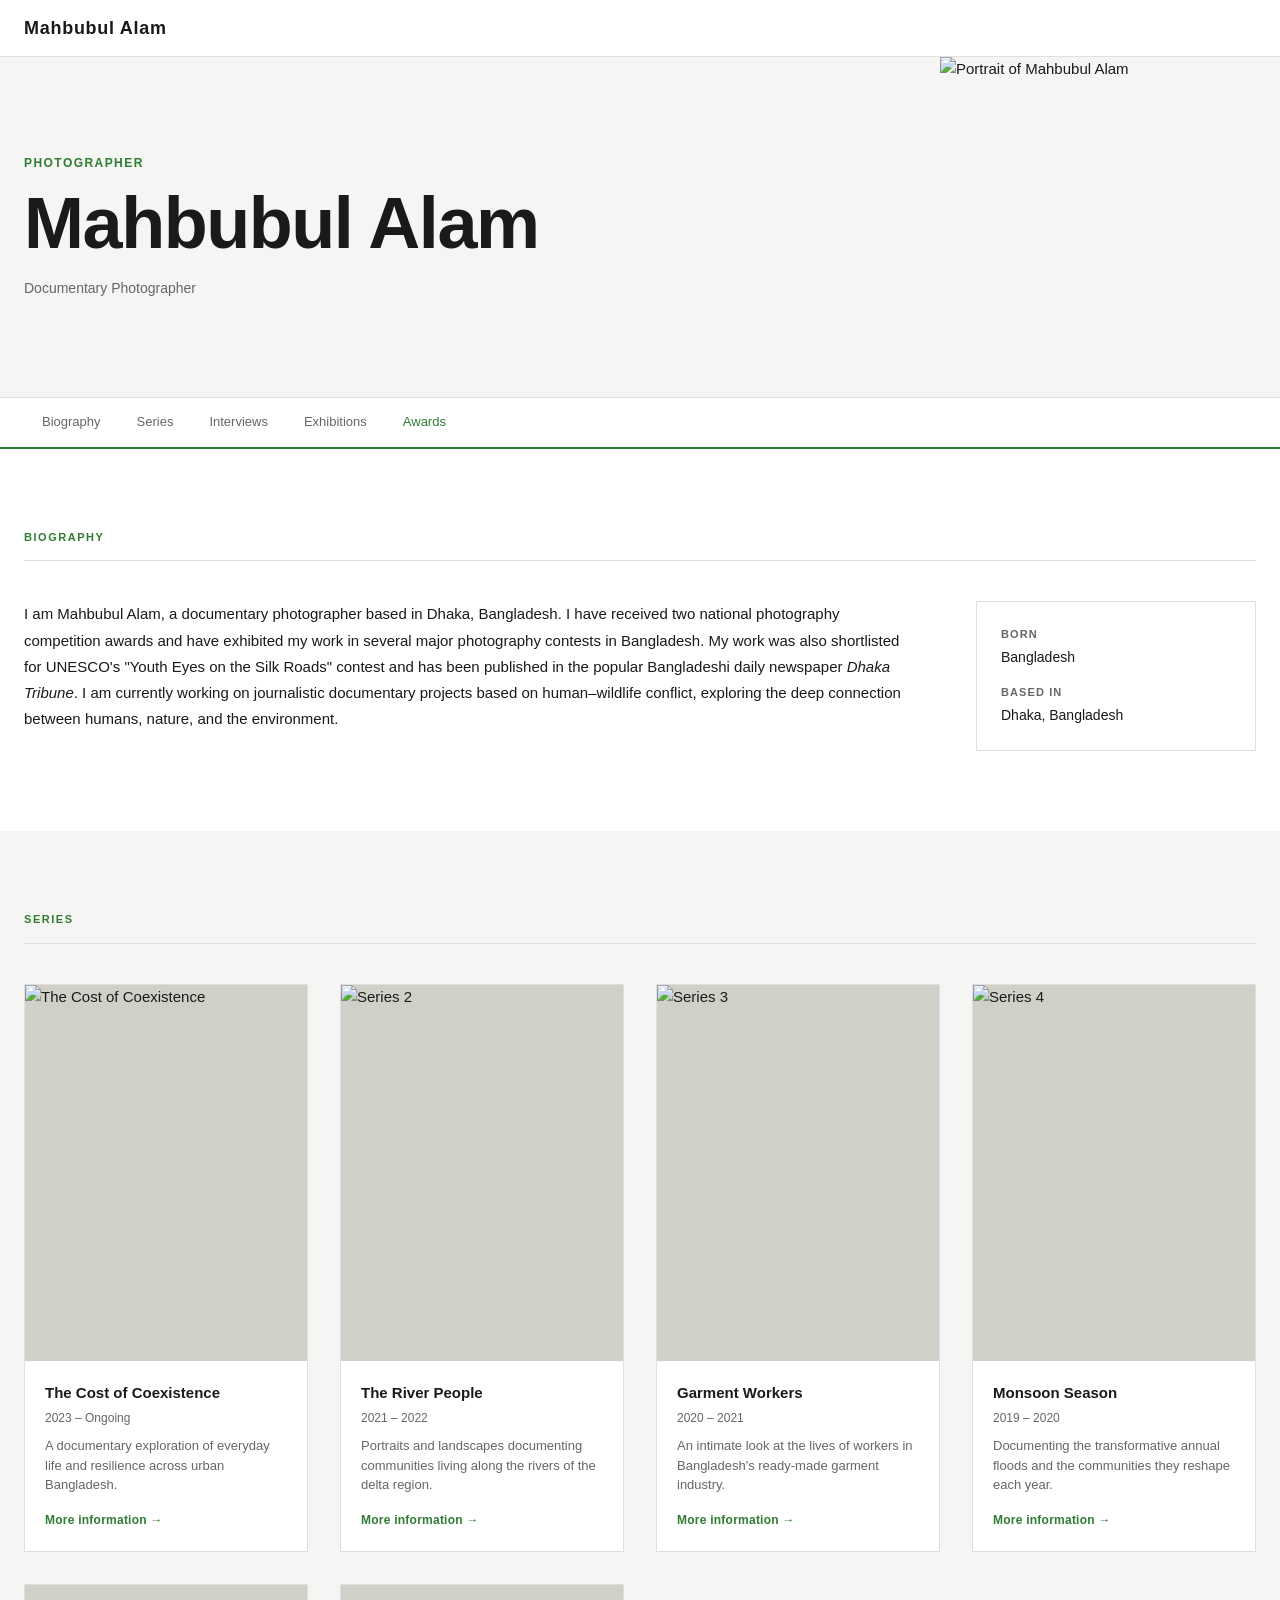
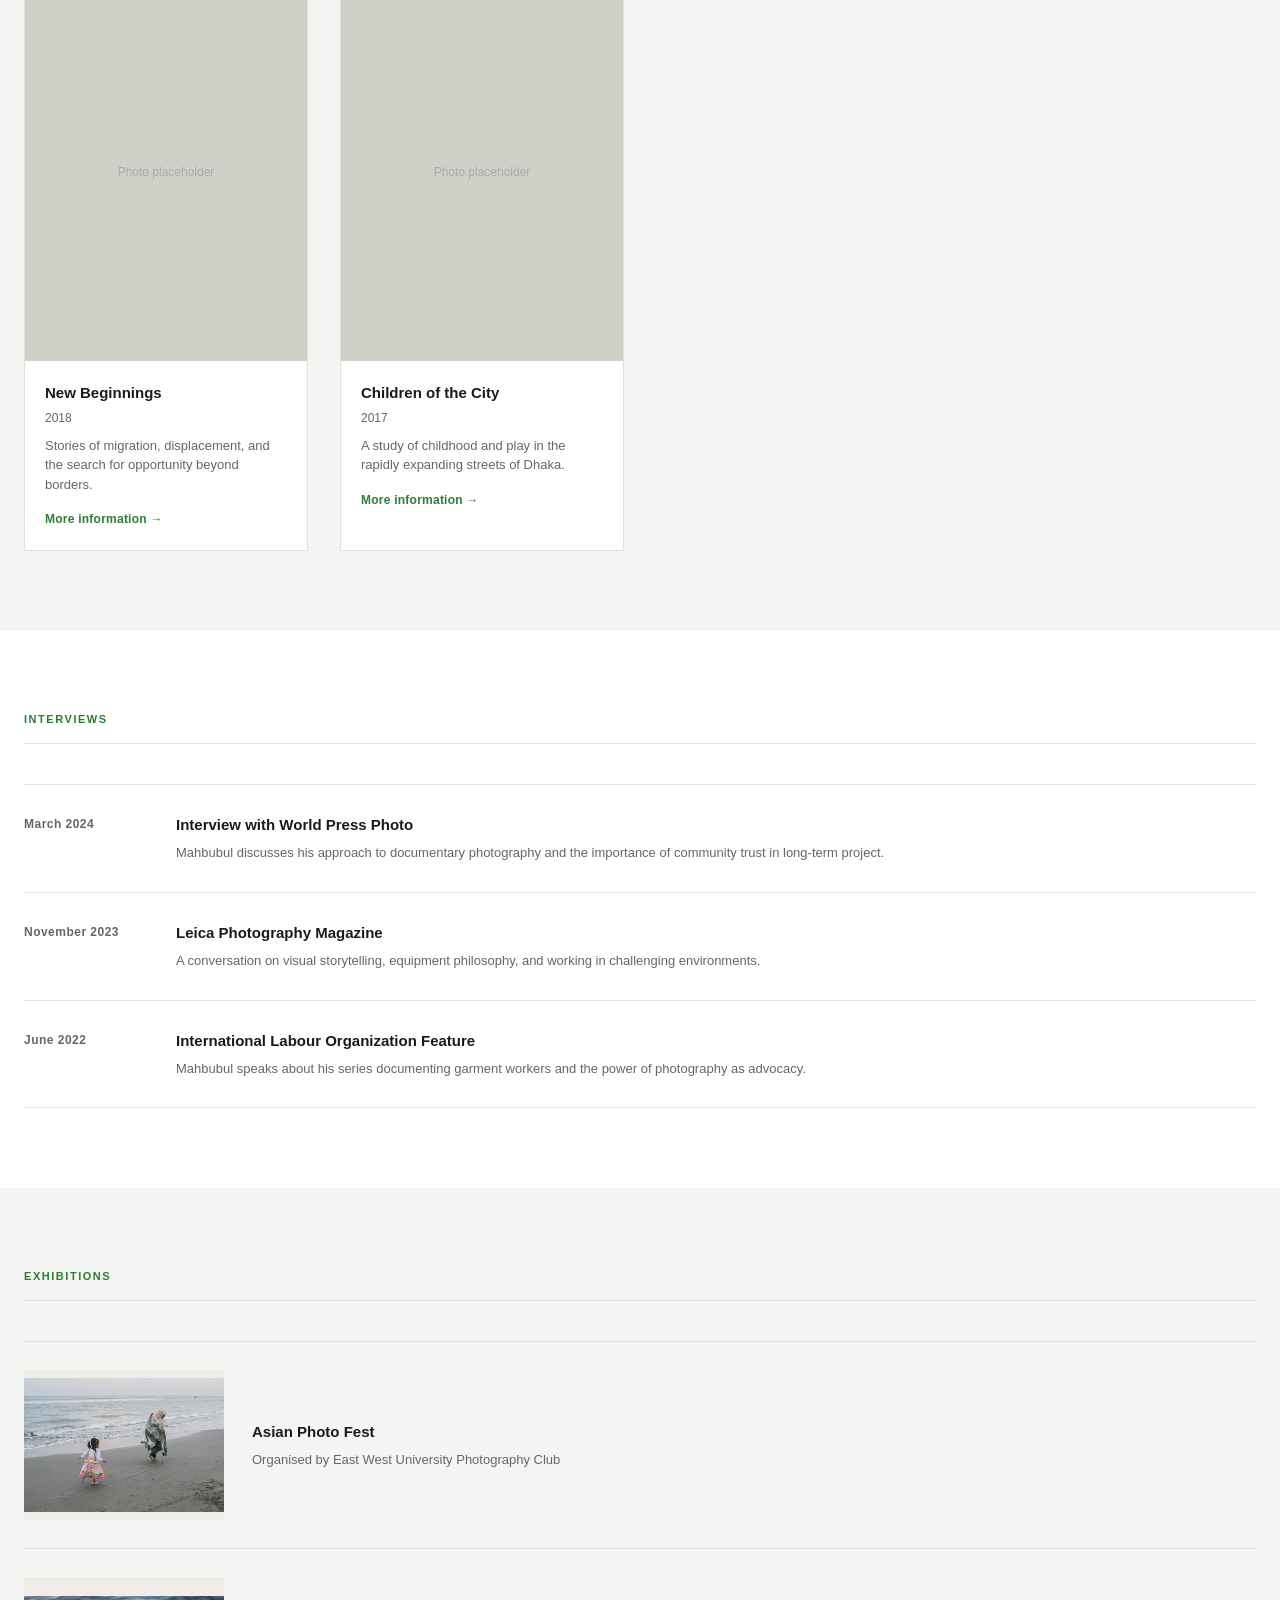
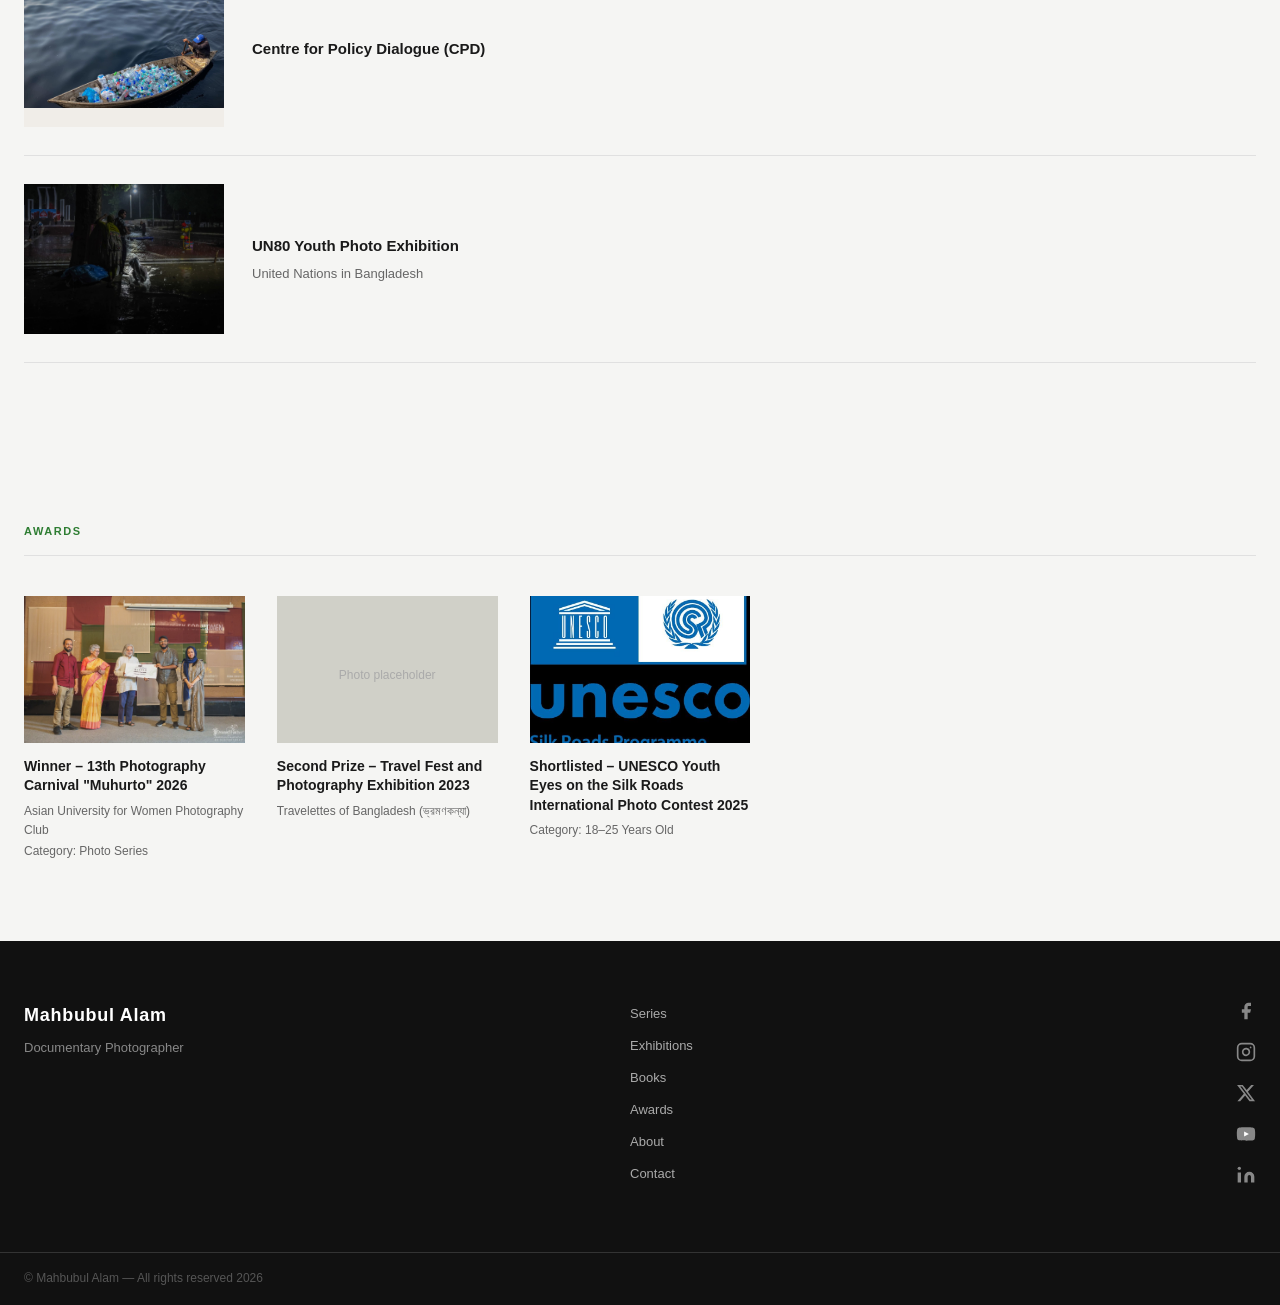
==== commit e8ede198: "Fix Muhurto comma, show exhibition images uncropped Co-Authored-By: Claude Sonnet 4.6 <noreply@anthr" ====
--- a/index.html
+++ b/index.html
@@ -249,7 +249,7 @@
               <img src="assets/awards/winner-13th_photography_carnival_muhurto.jpg" alt="Muhurto Photography Carnival" />
             </div>
             <div class="award-info">
-              <h3>Winner – 13th Photography Carnival "Muhurto", 2026</h3>
+              <h3>Winner – 13th Photography Carnival "Muhurto" 2026</h3>
               <p class="award-org">Asian University for Women Photography Club</p>
               <p class="award-cat">Category: Photo Series</p>
             </div>
--- a/style.css
+++ b/style.css
@@ -591,14 +591,14 @@
 .list-img {
   aspect-ratio: 4/3;
   overflow: hidden;
-  background: #d0d0c8;
+  background: #f0ede8;
   flex-shrink: 0;
 }
 
 .list-img img {
   width: 100%;
   height: 100%;
-  object-fit: cover;
+  object-fit: contain;
   transition: transform 0.4s ease;
 }
 
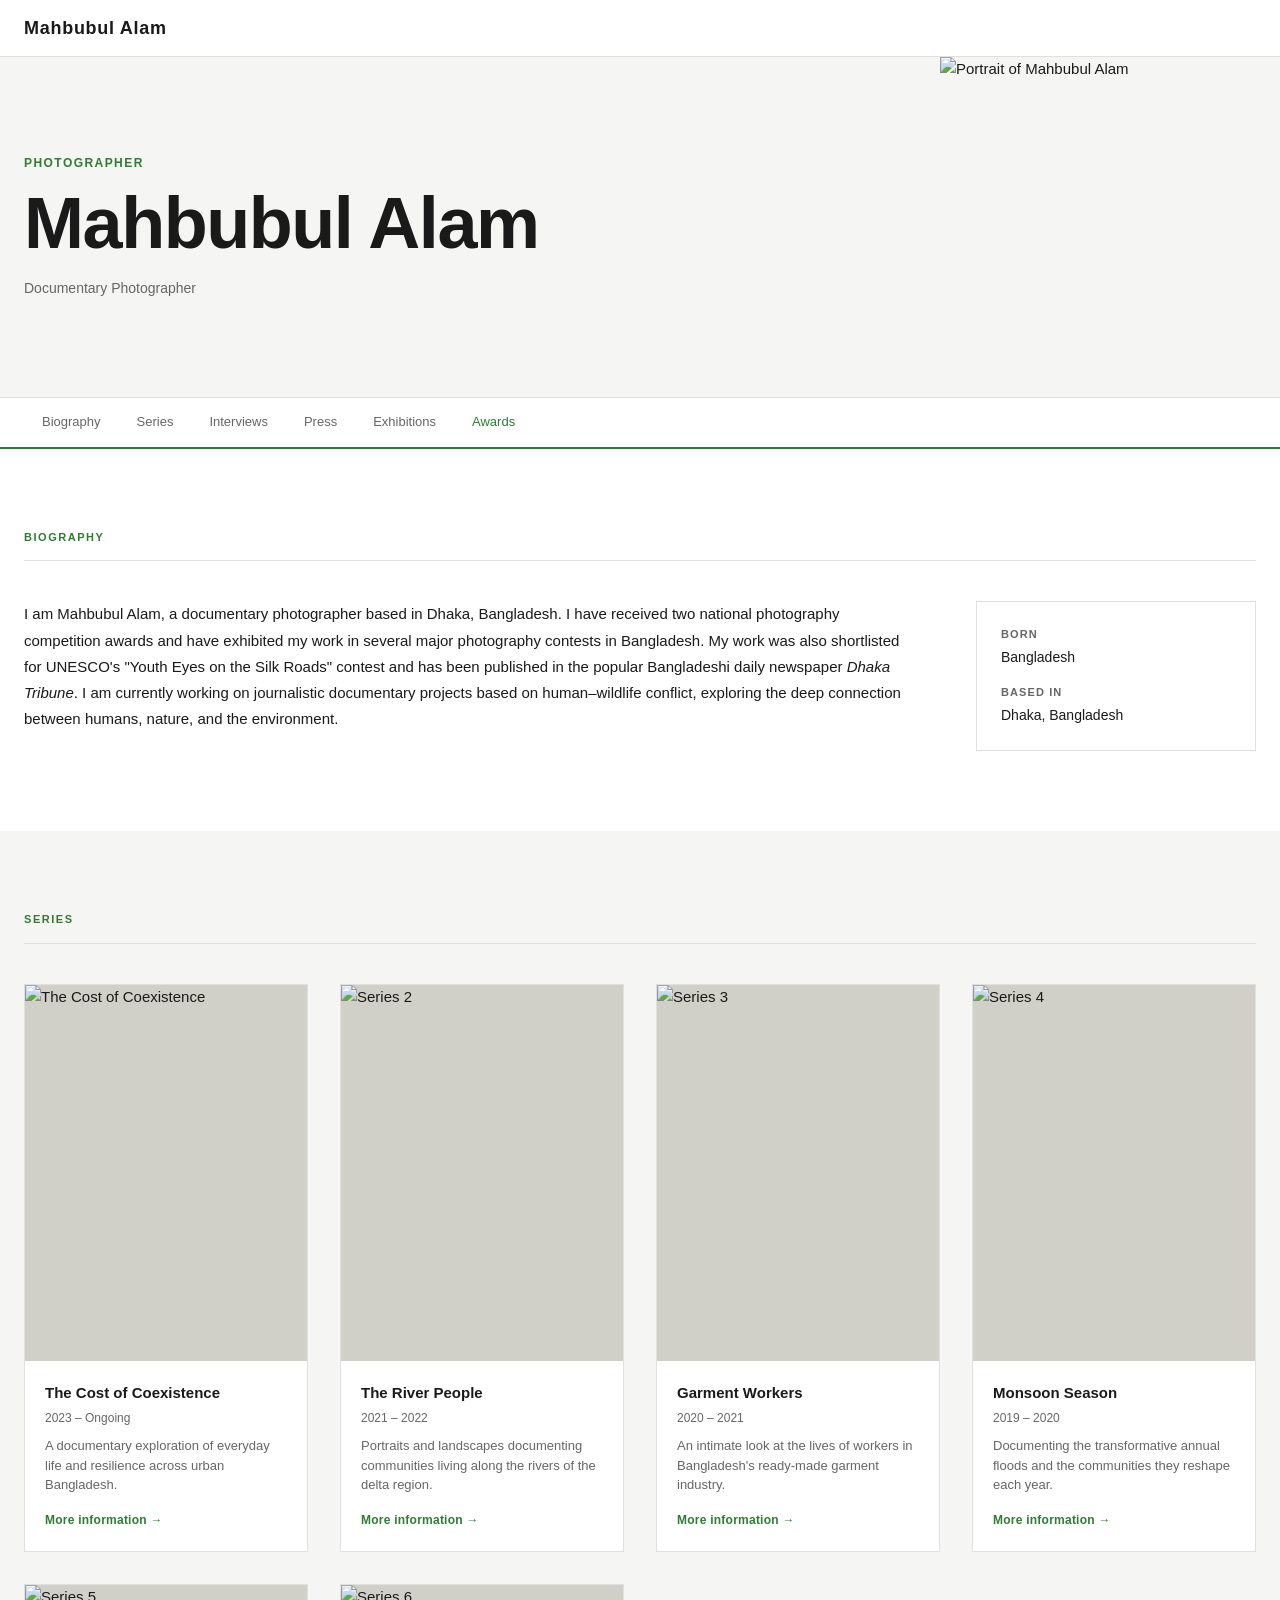
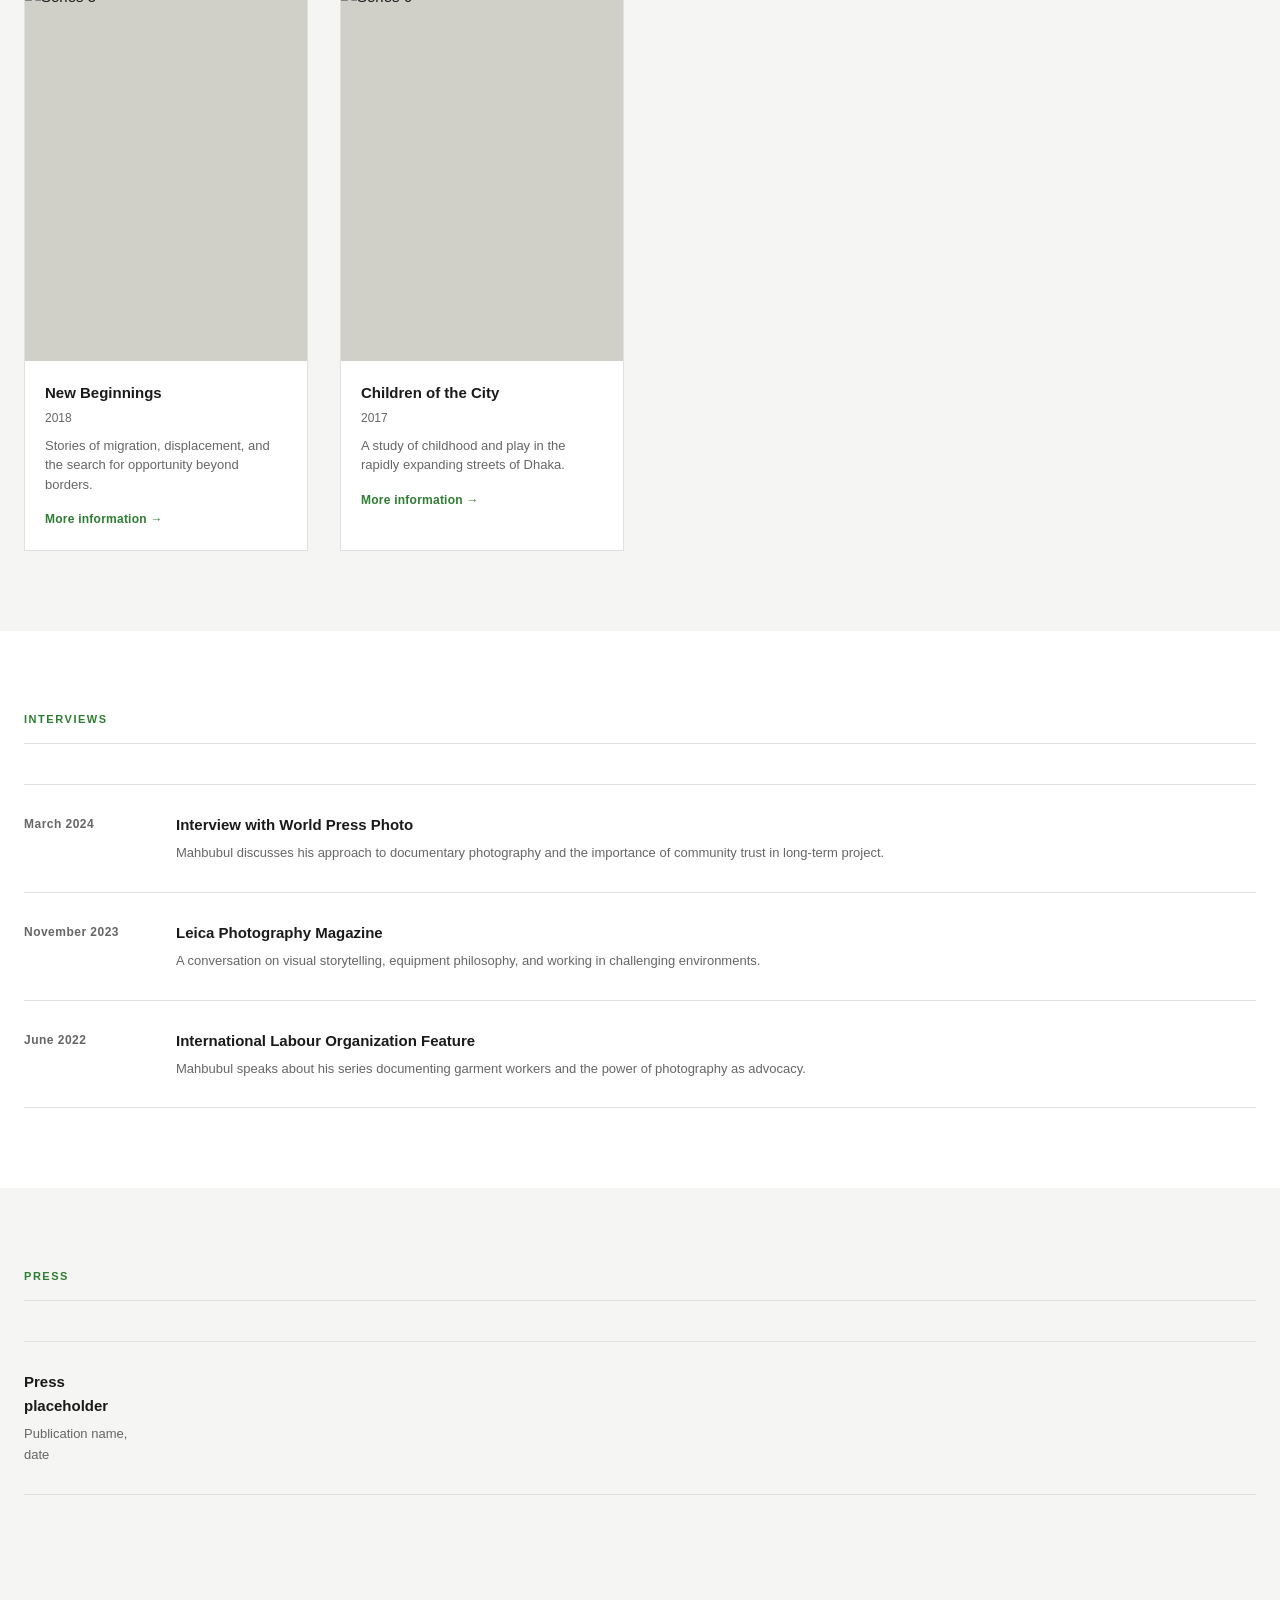
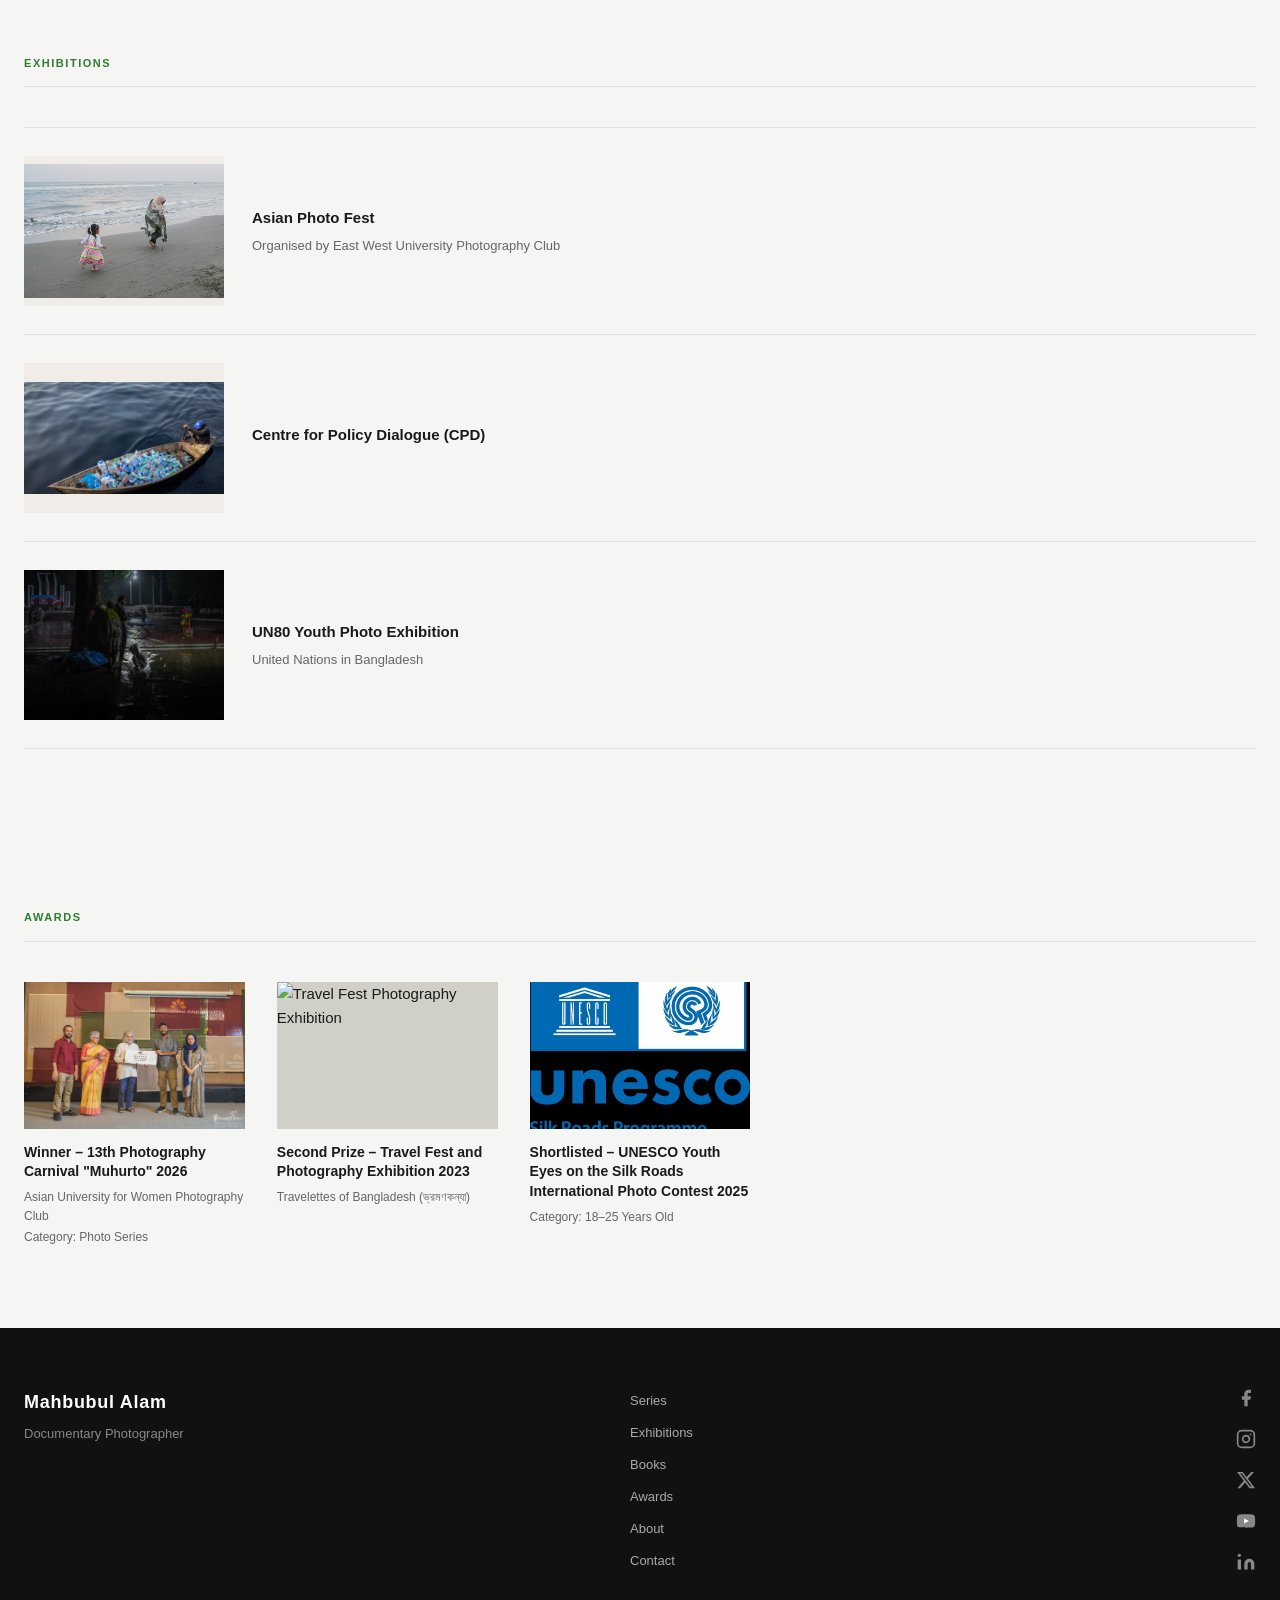
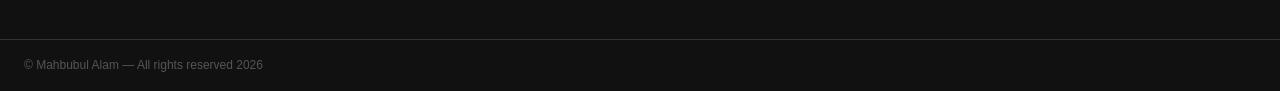
==== commit 2f9cebd4: "Add Press section after Interviews Co-Authored-By: Claude Sonnet 4.6 <noreply@anthropic.com>" ====
--- a/index.html
+++ b/index.html
@@ -42,6 +42,7 @@
       <li><a href="#biography">Biography</a></li>
       <li><a href="#series">Series</a></li>
       <li><a href="#interviews">Interviews</a></li>
+      <li><a href="#press">Press</a></li>
       <li><a href="#exhibitions">Exhibitions</a></li>
       <li><a href="#awards">Awards</a></li>
     </ul>
@@ -203,6 +204,21 @@
       </div>
     </section>
 
+    <!-- ===== PRESS ===== -->
+    <section class="section section--alt" id="press">
+      <div class="section-inner">
+        <h2 class="section-title">Press</h2>
+        <ul class="list-items">
+          <li class="list-item">
+            <div class="list-content">
+              <h3><a href="#">Press placeholder</a></h3>
+              <p>Publication name, date</p>
+            </div>
+          </li>
+        </ul>
+      </div>
+    </section>
+
     <!-- ===== EXHIBITIONS ===== -->
     <section class="section section--alt" id="exhibitions">
       <div class="section-inner">
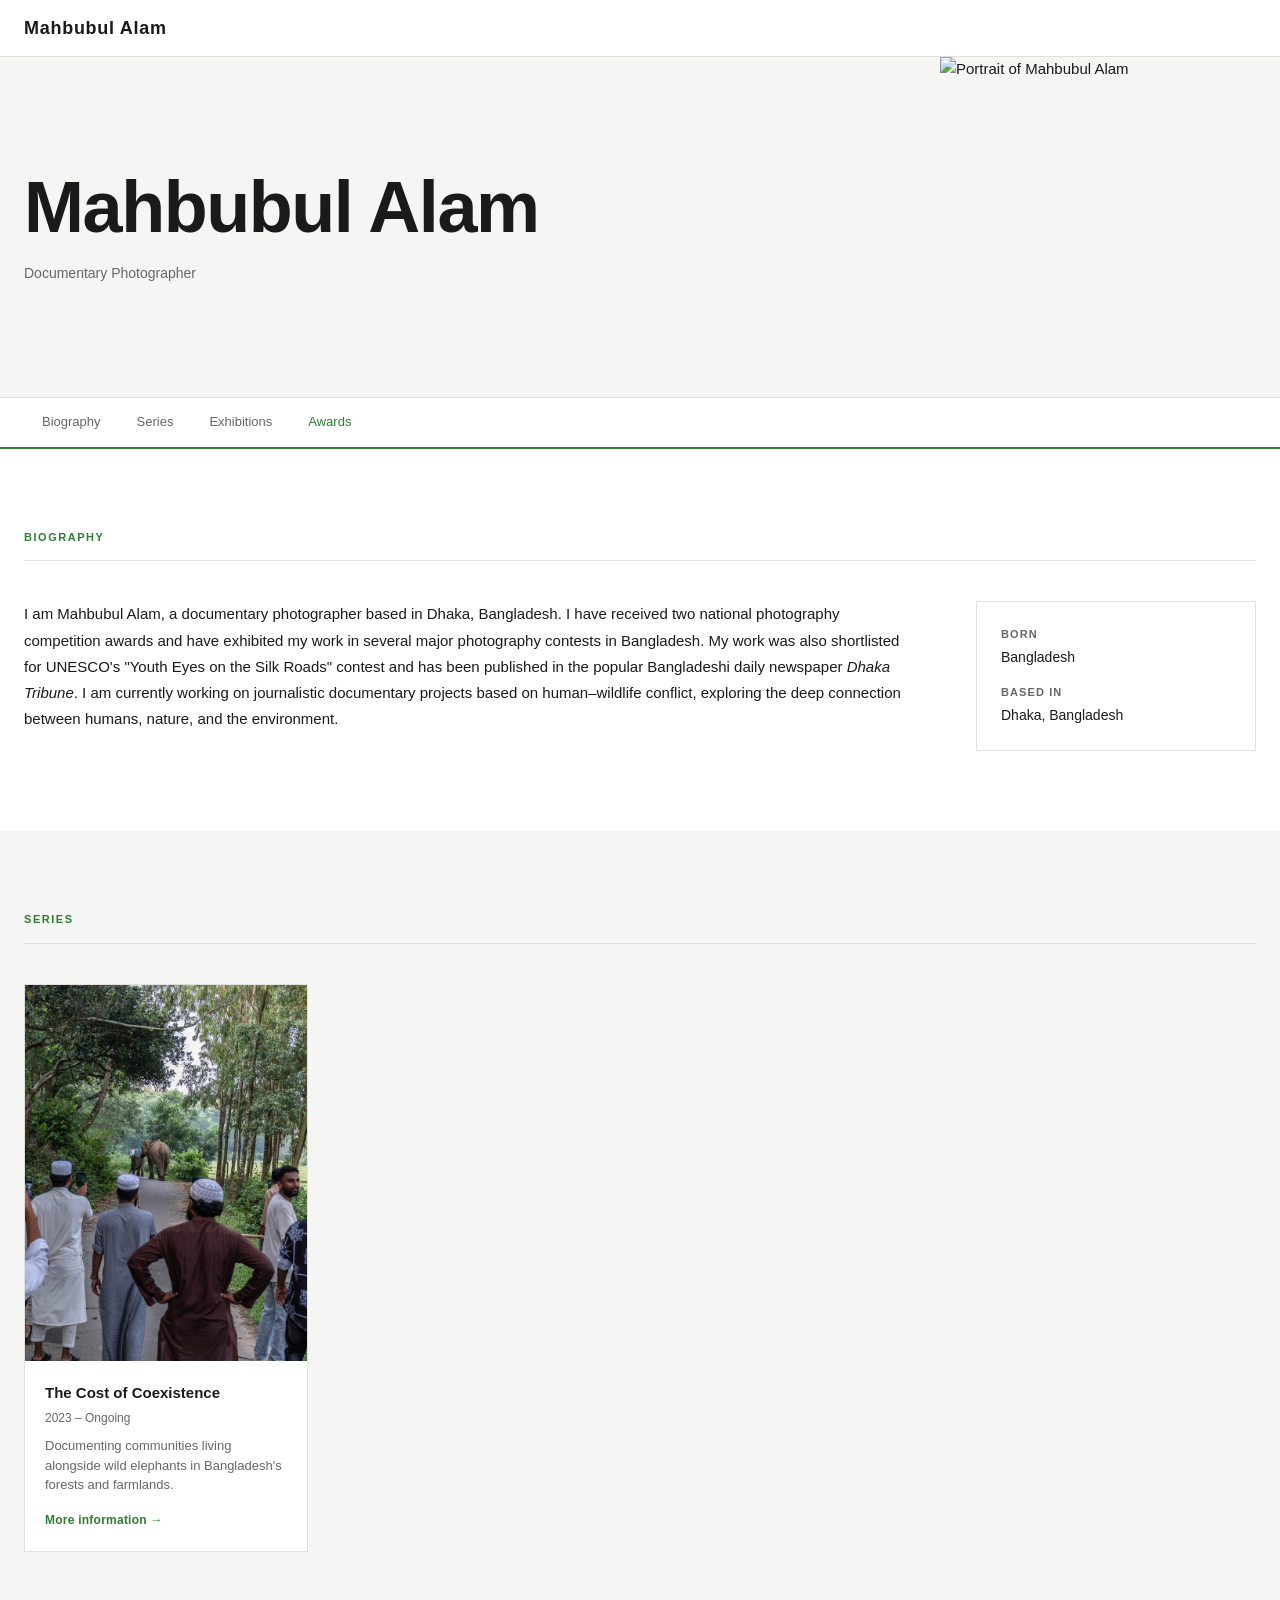
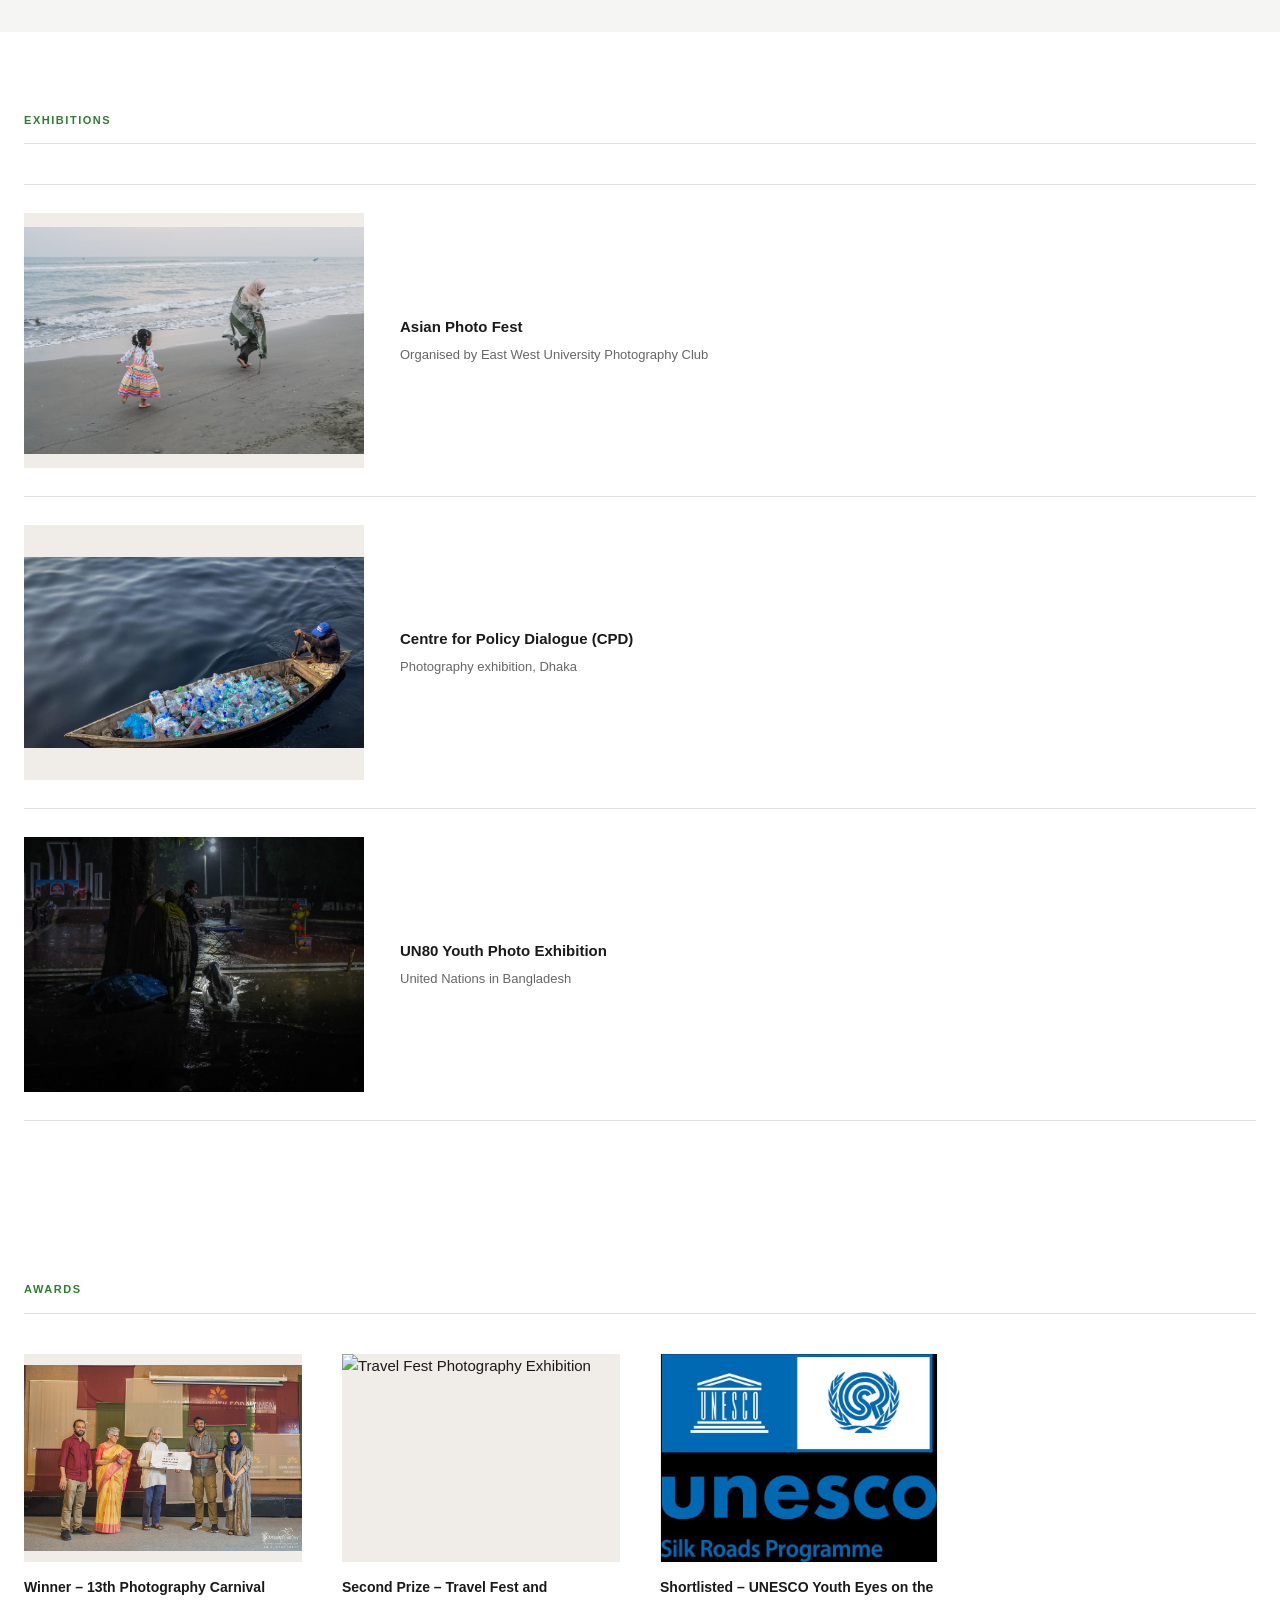
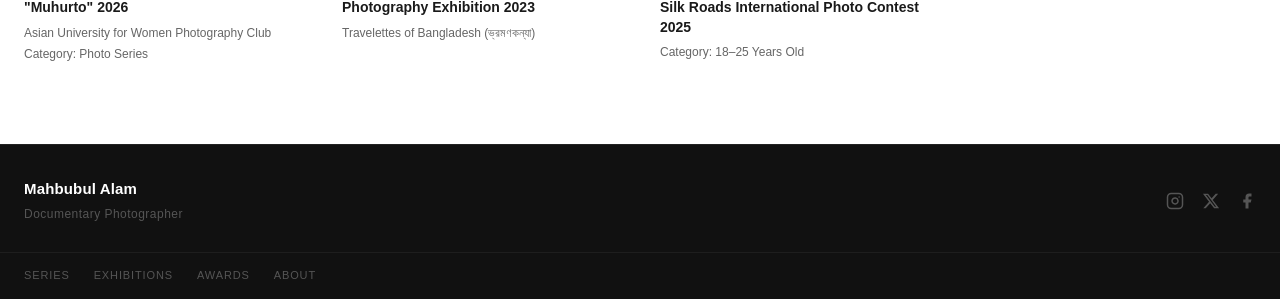
==== commit 1831fee8: "Site review fixes — content, structure, and nav cleanup - Remove copyright line from footer - Hide p" ====
--- a/index.html
+++ b/index.html
@@ -3,7 +3,8 @@
 <head>
   <meta charset="UTF-8" />
   <meta name="viewport" content="width=device-width, initial-scale=1.0" />
-  <title>Mahbubul Alam — Photographer</title>
+  <title>Mahbubul Alam</title>
+  <meta name="description" content="Mahbubul Alam — Documentary photographer based in Dhaka, Bangladesh. Exploring human–wildlife conflict, nature, and the environment." />
   <link rel="stylesheet" href="style.css" />
 </head>
 <body>
@@ -26,7 +27,6 @@
   <section class="hero">
     <div class="hero-inner">
       <div class="hero-text">
-        <p class="hero-label">Photographer</p>
         <h1 class="hero-name">Mahbubul Alam</h1>
         <p class="hero-subtitle">Documentary Photographer</p>
       </div>
@@ -41,8 +41,6 @@
     <ul>
       <li><a href="#biography">Biography</a></li>
       <li><a href="#series">Series</a></li>
-      <li><a href="#interviews">Interviews</a></li>
-      <li><a href="#press">Press</a></li>
       <li><a href="#exhibitions">Exhibitions</a></li>
       <li><a href="#awards">Awards</a></li>
     </ul>
@@ -87,140 +85,26 @@
         <div class="series-grid">
 
           <article class="series-card">
-            <a href="#" class="series-card-link">
+            <a href="series/cost-of-coexistence.html" class="series-card-link">
               <div class="series-card-img">
                 <img src="assets/series/cost-of-coexistence/DSCF8831.jpg" alt="The Cost of Coexistence" />
               </div>
               <div class="series-card-info">
                 <h3>The Cost of Coexistence</h3>
                 <p class="series-date">2023 – Ongoing</p>
-                <p class="series-desc">A documentary exploration of everyday life and resilience across urban Bangladesh.</p>
+                <p class="series-desc">Documenting communities living alongside wild elephants in Bangladesh's forests and farmlands.</p>
                 <span class="series-more">More information →</span>
               </div>
             </a>
           </article>
 
-          <article class="series-card">
-            <a href="#" class="series-card-link">
-              <div class="series-card-img">
-                <img src="assets/series-2-placeholder.jpg" alt="Series 2" />
-              </div>
-              <div class="series-card-info">
-                <h3>The River People</h3>
-                <p class="series-date">2021 – 2022</p>
-                <p class="series-desc">Portraits and landscapes documenting communities living along the rivers of the delta region.</p>
-                <span class="series-more">More information →</span>
-              </div>
-            </a>
-          </article>
-
-          <article class="series-card">
-            <a href="#" class="series-card-link">
-              <div class="series-card-img">
-                <img src="assets/series-3-placeholder.jpg" alt="Series 3" />
-              </div>
-              <div class="series-card-info">
-                <h3>Garment Workers</h3>
-                <p class="series-date">2020 – 2021</p>
-                <p class="series-desc">An intimate look at the lives of workers in Bangladesh's ready-made garment industry.</p>
-                <span class="series-more">More information →</span>
-              </div>
-            </a>
-          </article>
-
-          <article class="series-card">
-            <a href="#" class="series-card-link">
-              <div class="series-card-img">
-                <img src="assets/series-4-placeholder.jpg" alt="Series 4" />
-              </div>
-              <div class="series-card-info">
-                <h3>Monsoon Season</h3>
-                <p class="series-date">2019 – 2020</p>
-                <p class="series-desc">Documenting the transformative annual floods and the communities they reshape each year.</p>
-                <span class="series-more">More information →</span>
-              </div>
-            </a>
-          </article>
-
-          <article class="series-card">
-            <a href="#" class="series-card-link">
-              <div class="series-card-img">
-                <img src="assets/series-5-placeholder.jpg" alt="Series 5" />
-              </div>
-              <div class="series-card-info">
-                <h3>New Beginnings</h3>
-                <p class="series-date">2018</p>
-                <p class="series-desc">Stories of migration, displacement, and the search for opportunity beyond borders.</p>
-                <span class="series-more">More information →</span>
-              </div>
-            </a>
-          </article>
-
-          <article class="series-card">
-            <a href="#" class="series-card-link">
-              <div class="series-card-img">
-                <img src="assets/series-6-placeholder.jpg" alt="Series 6" />
-              </div>
-              <div class="series-card-info">
-                <h3>Children of the City</h3>
-                <p class="series-date">2017</p>
-                <p class="series-desc">A study of childhood and play in the rapidly expanding streets of Dhaka.</p>
-                <span class="series-more">More information →</span>
-              </div>
-            </a>
-          </article>
-
         </div>
       </div>
     </section>
 
-    <!-- ===== INTERVIEWS ===== -->
-    <section class="section" id="interviews">
-      <div class="section-inner">
-        <h2 class="section-title">Interviews</h2>
-        <ul class="list-items">
-          <li class="list-item">
-            <span class="list-date">March 2024</span>
-            <div class="list-content">
-              <h3><a href="#">Interview with World Press Photo</a></h3>
-              <p>Mahbubul discusses his approach to documentary photography and the importance of community trust in long-term project.</p>
-            </div>
-          </li>
-          <li class="list-item">
-            <span class="list-date">November 2023</span>
-            <div class="list-content">
-              <h3><a href="#">Leica Photography Magazine</a></h3>
-              <p>A conversation on visual storytelling, equipment philosophy, and working in challenging environments.</p>
-            </div>
-          </li>
-          <li class="list-item">
-            <span class="list-date">June 2022</span>
-            <div class="list-content">
-              <h3><a href="#">International Labour Organization Feature</a></h3>
-              <p>Mahbubul speaks about his series documenting garment workers and the power of photography as advocacy.</p>
-            </div>
-          </li>
-        </ul>
-      </div>
-    </section>
-
-    <!-- ===== PRESS ===== -->
-    <section class="section section--alt" id="press">
-      <div class="section-inner">
-        <h2 class="section-title">Press</h2>
-        <ul class="list-items">
-          <li class="list-item">
-            <div class="list-content">
-              <h3><a href="#">Press placeholder</a></h3>
-              <p>Publication name, date</p>
-            </div>
-          </li>
-        </ul>
-      </div>
-    </section>
-
+    <!-- INTERVIEWS — hidden until real content is ready -->
     <!-- ===== EXHIBITIONS ===== -->
-    <section class="section section--alt" id="exhibitions">
+    <section class="section" id="exhibitions">
       <div class="section-inner">
         <h2 class="section-title">Exhibitions</h2>
         <ul class="list-items">
@@ -239,6 +123,7 @@
             </div>
             <div class="list-content">
               <h3>Centre for Policy Dialogue (CPD)</h3>
+              <p>Photography exhibition, Dhaka</p>
             </div>
           </li>
           <li class="list-item list-item--with-img">
@@ -255,7 +140,7 @@
     </section>
 
     <!-- ===== AWARDS ===== -->
-    <section class="section section--alt" id="awards">
+    <section class="section" id="awards">
       <div class="section-inner">
         <h2 class="section-title">Awards</h2>
         <div class="awards-grid">
@@ -299,41 +184,30 @@
 
   <!-- ===== FOOTER ===== -->
   <footer class="site-footer">
-    <div class="footer-inner">
+    <div class="footer-top">
       <div class="footer-brand">
-        <span class="logo-text">Mahbubul Alam</span>
-        <p class="footer-tagline">Documentary Photographer</p>
-      </div>
-      <div class="footer-nav">
-        <ul>
-          <li><a href="#series">Series</a></li>
-          <li><a href="#exhibitions">Exhibitions</a></li>
-          <li><a href="#books">Books</a></li>
-          <li><a href="#awards">Awards</a></li>
-          <li><a href="#biography">About</a></li>
-          <li><a href="mailto:">Contact</a></li>
-        </ul>
+        <span class="footer-name">Mahbubul Alam</span>
+        <span class="footer-tagline">Documentary Photographer</span>
       </div>
       <div class="footer-social">
-        <a href="#" aria-label="Facebook">
-          <svg width="20" height="20" viewBox="0 0 24 24" fill="currentColor"><path d="M18 2h-3a5 5 0 0 0-5 5v3H7v4h3v8h4v-8h3l1-4h-4V7a1 1 0 0 1 1-1h3z"/></svg>
-        </a>
         <a href="#" aria-label="Instagram">
-          <svg width="20" height="20" viewBox="0 0 24 24" fill="none" stroke="currentColor" stroke-width="2" stroke-linecap="round" stroke-linejoin="round"><rect x="2" y="2" width="20" height="20" rx="5" ry="5"/><path d="M16 11.37A4 4 0 1 1 12.63 8 4 4 0 0 1 16 11.37z"/><line x1="17.5" y1="6.5" x2="17.51" y2="6.5"/></svg>
+          <svg width="18" height="18" viewBox="0 0 24 24" fill="none" stroke="currentColor" stroke-width="2" stroke-linecap="round" stroke-linejoin="round"><rect x="2" y="2" width="20" height="20" rx="5" ry="5"/><path d="M16 11.37A4 4 0 1 1 12.63 8 4 4 0 0 1 16 11.37z"/><line x1="17.5" y1="6.5" x2="17.51" y2="6.5"/></svg>
         </a>
         <a href="#" aria-label="Twitter/X">
-          <svg width="20" height="20" viewBox="0 0 24 24" fill="currentColor"><path d="M18.244 2.25h3.308l-7.227 8.26 8.502 11.24H16.17l-5.214-6.817L4.99 21.75H1.68l7.73-8.835L1.254 2.25H8.08l4.713 6.231zm-1.161 17.52h1.833L7.084 4.126H5.117z"/></svg>
+          <svg width="18" height="18" viewBox="0 0 24 24" fill="currentColor"><path d="M18.244 2.25h3.308l-7.227 8.26 8.502 11.24H16.17l-5.214-6.817L4.99 21.75H1.68l7.73-8.835L1.254 2.25H8.08l4.713 6.231zm-1.161 17.52h1.833L7.084 4.126H5.117z"/></svg>
         </a>
-        <a href="#" aria-label="YouTube">
-          <svg width="20" height="20" viewBox="0 0 24 24" fill="currentColor"><path d="M22.54 6.42a2.78 2.78 0 0 0-1.95-1.96C18.88 4 12 4 12 4s-6.88 0-8.59.46a2.78 2.78 0 0 0-1.95 1.96A29 29 0 0 0 1 12a29 29 0 0 0 .46 5.58A2.78 2.78 0 0 0 3.41 19.6C5.12 20 12 20 12 20s6.88 0 8.59-.46a2.78 2.78 0 0 0 1.95-1.95A29 29 0 0 0 23 12a29 29 0 0 0-.46-5.58z"/><polygon points="9.75 15.02 15.5 12 9.75 8.98 9.75 15.02" fill="white"/></svg>
+        <a href="#" aria-label="Facebook">
+          <svg width="18" height="18" viewBox="0 0 24 24" fill="currentColor"><path d="M18 2h-3a5 5 0 0 0-5 5v3H7v4h3v8h4v-8h3l1-4h-4V7a1 1 0 0 1 1-1h3z"/></svg>
         </a>
-        <a href="#" aria-label="LinkedIn">
-          <svg width="20" height="20" viewBox="0 0 24 24" fill="currentColor"><path d="M16 8a6 6 0 0 1 6 6v7h-4v-7a2 2 0 0 0-2-2 2 2 0 0 0-2 2v7h-4v-7a6 6 0 0 1 6-6z"/><rect x="2" y="9" width="4" height="12"/><circle cx="4" cy="4" r="2"/></svg>
-        </a>
       </div>
     </div>
     <div class="footer-bottom">
-      <p>© Mahbubul Alam — All rights reserved 2026</p>
+      <nav class="footer-nav">
+        <a href="#series">Series</a>
+        <a href="#exhibitions">Exhibitions</a>
+        <a href="#awards">Awards</a>
+        <a href="#biography">About</a>
+      </nav>
     </div>
   </footer>
 
--- a/style.css
+++ b/style.css
@@ -583,9 +583,9 @@
 }
 
 .list-item--with-img {
-  grid-template-columns: 200px 1fr;
+  grid-template-columns: 340px 1fr;
   align-items: center;
-  gap: 28px;
+  gap: 36px;
 }
 
 .list-img {
@@ -694,26 +694,26 @@
    =========================== */
 .awards-grid {
   display: grid;
-  grid-template-columns: repeat(auto-fill, minmax(200px, 1fr));
-  gap: 32px;
+  grid-template-columns: repeat(auto-fill, minmax(224px, 1fr));
+  gap: 40px;
 }
 
 .award-item {
   display: flex;
   flex-direction: column;
-  gap: 14px;
+  gap: 16px;
 }
 
 .award-img {
-  aspect-ratio: 3/2;
+  aspect-ratio: 4/3;
   overflow: hidden;
-  background: #d0d0c8;
+  background: #f0ede8;
 }
 
 .award-img img {
   width: 100%;
   height: 100%;
-  object-fit: cover;
+  object-fit: contain;
 }
 
 .award-info h3 {
@@ -752,55 +752,46 @@
 .site-footer {
   background: #111;
   color: #fff;
-  padding: 60px 0 0;
-}
-
-.footer-inner {
+  border-top: 1px solid #222;
+}
+
+.footer-top {
   max-width: var(--max-width);
   margin: 0 auto;
-  padding: 0 24px 60px;
-  display: grid;
-  grid-template-columns: 1fr 1fr auto;
-  gap: 48px;
-  align-items: start;
-}
-
-.footer-brand .logo-text {
+  padding: 32px 24px 28px;
+  display: flex;
+  align-items: center;
+  justify-content: space-between;
+}
+
+.footer-brand {
+  display: flex;
+  flex-direction: column;
+  gap: 4px;
+}
+
+.footer-name {
+  font-size: 15px;
+  font-weight: 700;
   color: #fff;
-  display: block;
-  margin-bottom: 8px;
+  letter-spacing: 0.01em;
 }
 
 .footer-tagline {
-  font-size: 13px;
-  color: #888;
-}
-
-.footer-nav ul {
-  display: flex;
-  flex-direction: column;
-  gap: 8px;
-}
-
-.footer-nav ul li a {
-  font-size: 13px;
-  color: #aaa;
-  transition: color 0.15s;
-}
-
-.footer-nav ul li a:hover {
-  color: #fff;
-  text-decoration: none;
+  font-size: 12px;
+  color: #555;
+  letter-spacing: 0.04em;
 }
 
 .footer-social {
   display: flex;
-  flex-direction: column;
-  gap: 14px;
+  gap: 18px;
+  align-items: center;
 }
 
 .footer-social a {
-  color: #888;
+  color: #555;
+  display: flex;
   transition: color 0.15s;
 }
 
@@ -809,15 +800,29 @@
 }
 
 .footer-bottom {
-  border-top: 1px solid #333;
+  border-top: 1px solid #1e1e1e;
   max-width: var(--max-width);
   margin: 0 auto;
-  padding: 16px 24px;
-}
-
-.footer-bottom p {
-  font-size: 12px;
+  padding: 14px 24px;
+}
+
+.footer-nav {
+  display: flex;
+  gap: 24px;
+  flex-wrap: wrap;
+}
+
+.footer-nav a {
+  font-size: 11px;
   color: #555;
+  letter-spacing: 0.08em;
+  text-transform: uppercase;
+  transition: color 0.15s;
+}
+
+.footer-nav a:hover {
+  color: #ccc;
+  text-decoration: none;
 }
 
 /* ===========================
@@ -863,16 +868,8 @@
     grid-template-columns: repeat(3, 1fr);
   }
 
-  .footer-inner {
-    grid-template-columns: 1fr 1fr;
-    gap: 40px;
-  }
-
-  .footer-social {
-    flex-direction: row;
-    flex-wrap: wrap;
+  .footer-nav {
     gap: 16px;
-    grid-column: 1 / -1;
   }
 }
 
@@ -974,20 +971,16 @@
   }
 
   /* Footer */
-  .footer-inner {
-    grid-template-columns: 1fr;
-    gap: 32px;
-    padding: 0 16px 40px;
-  }
-
-  .footer-social {
-    flex-direction: row;
-    flex-wrap: wrap;
-    gap: 16px;
+  .footer-top {
+    padding: 24px 16px 20px;
   }
 
   .footer-bottom {
-    padding: 16px 16px;
+    padding: 14px 16px;
+  }
+
+  .footer-nav {
+    gap: 12px 16px;
   }
 }
 
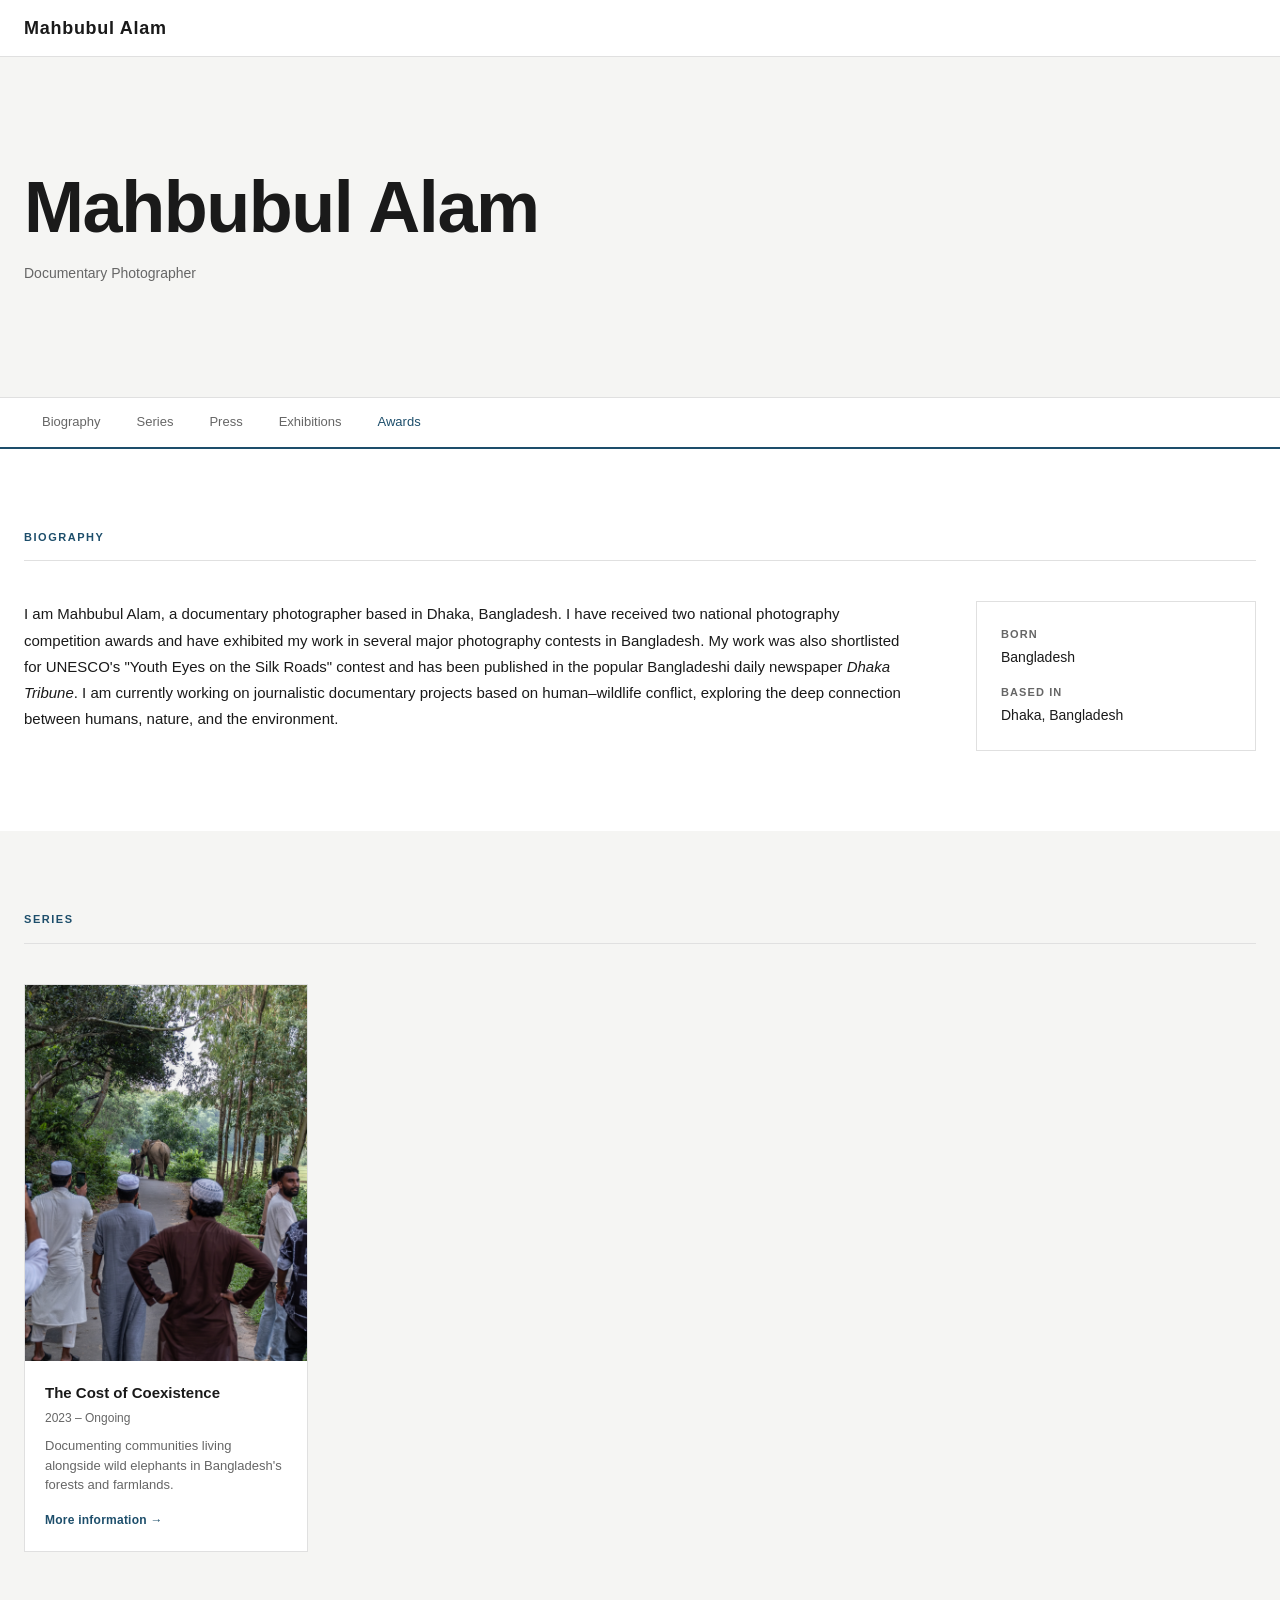
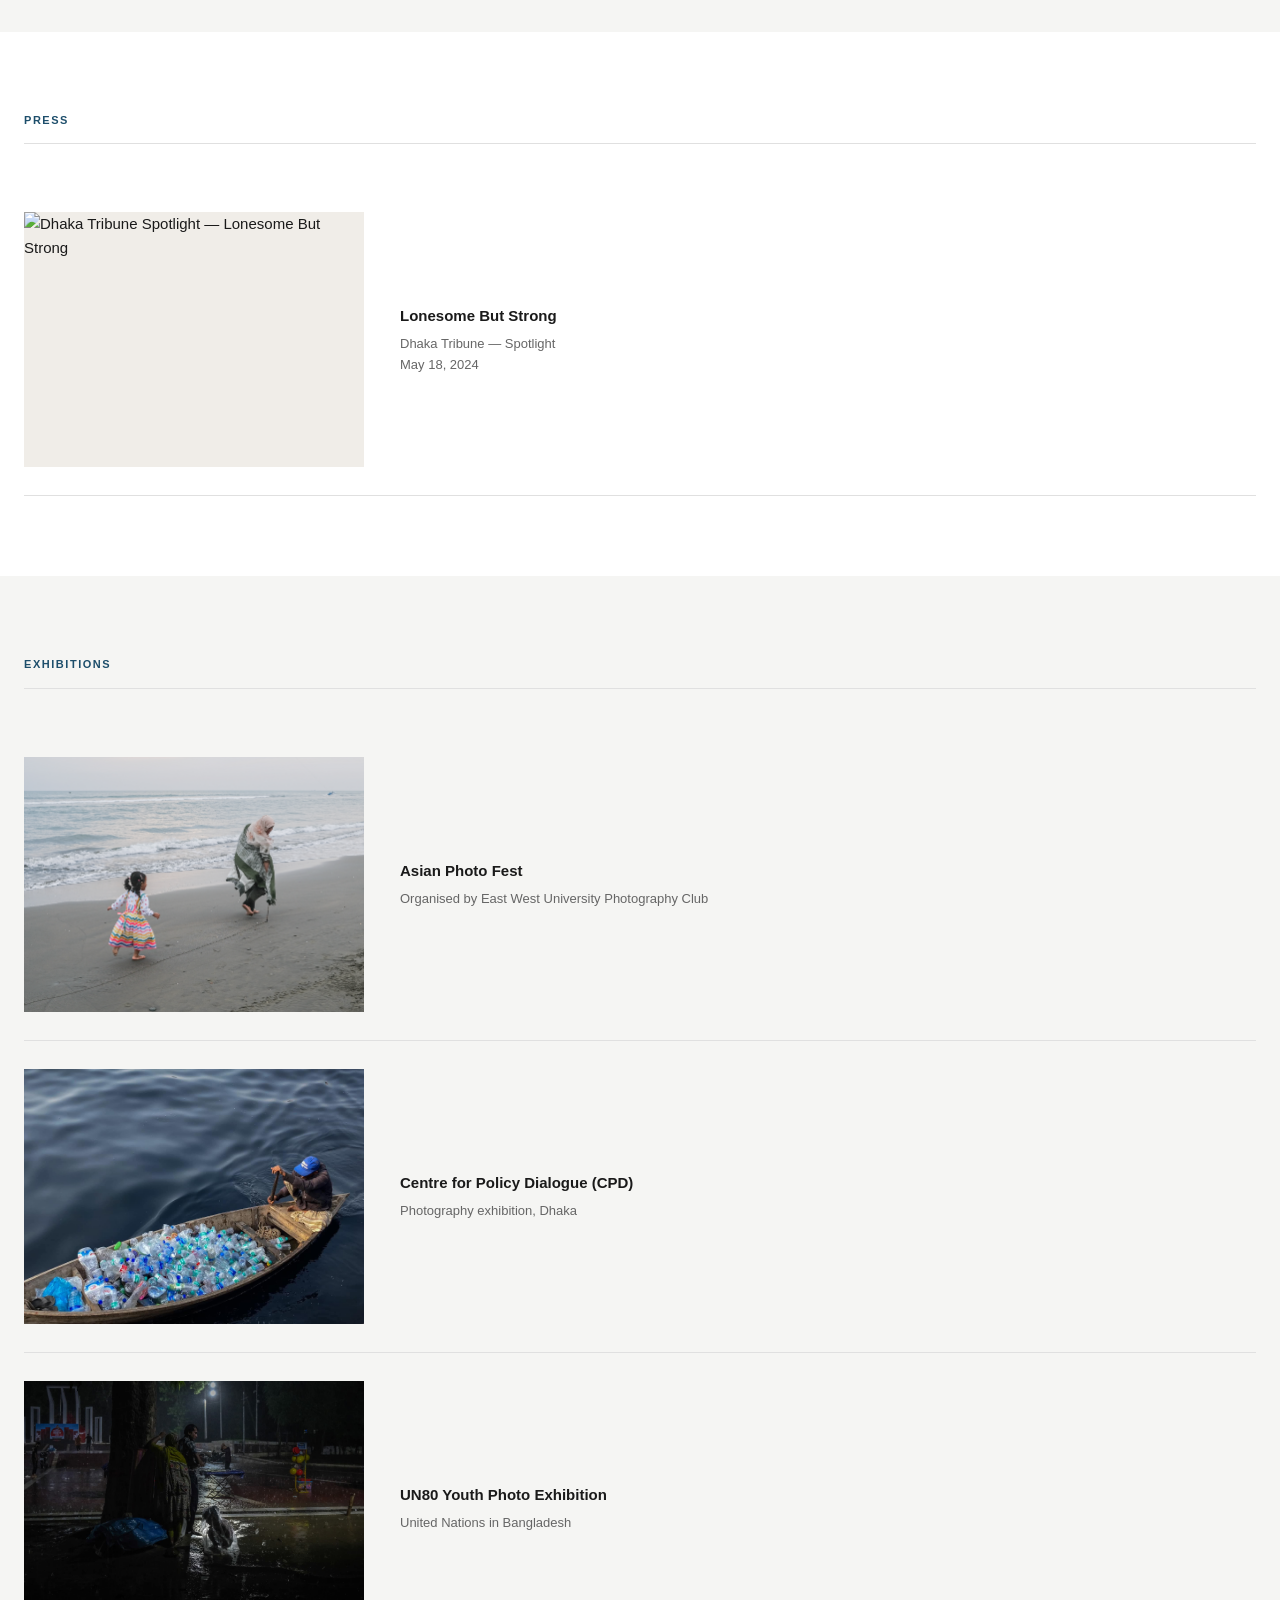
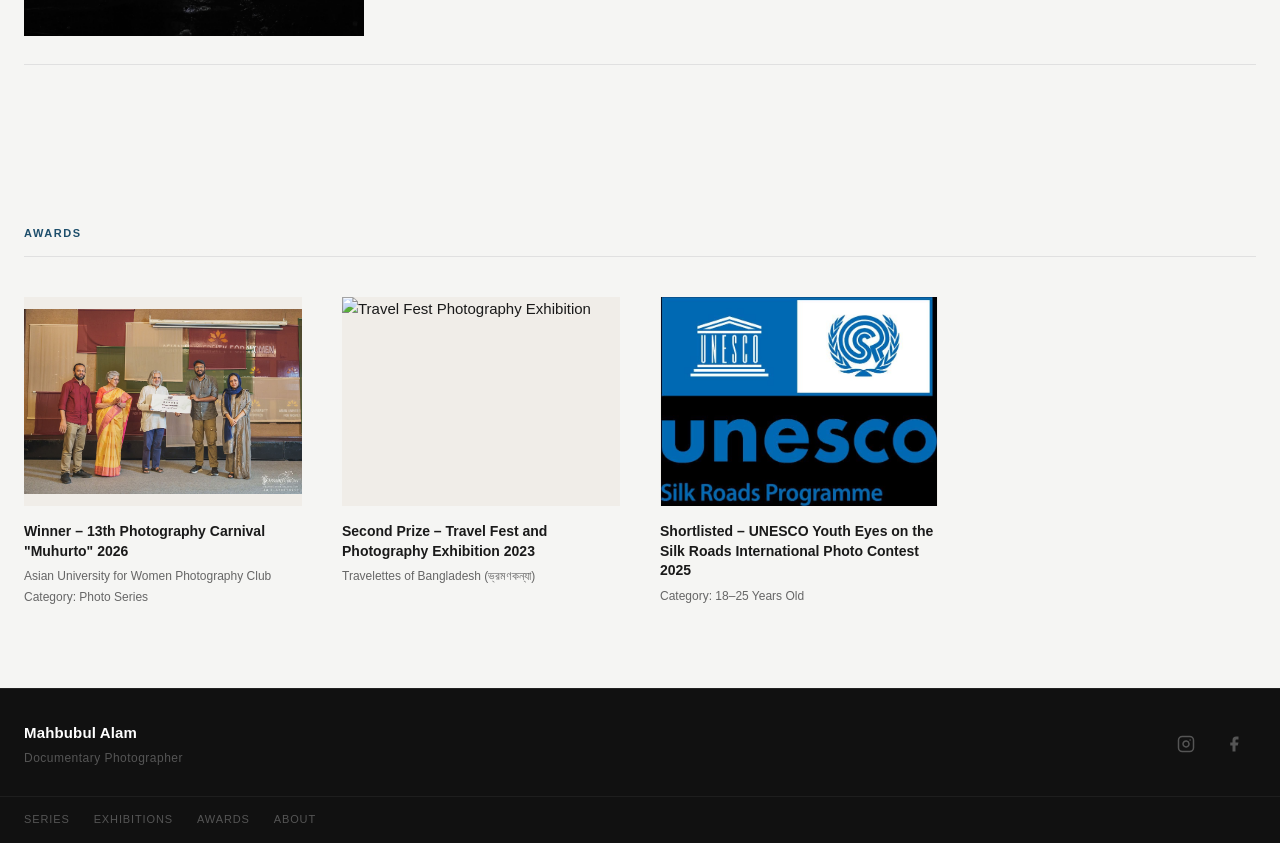
==== commit 376d5ab5: "Fix exhibition images not filling card — switch to object-fit cover object-fit:contain was leaving b" ====
--- a/index.html
+++ b/index.html
@@ -30,9 +30,6 @@
         <h1 class="hero-name">Mahbubul Alam</h1>
         <p class="hero-subtitle">Documentary Photographer</p>
       </div>
-      <div class="hero-image">
-        <img src="assets/portrait-placeholder.jpg" alt="Portrait of Mahbubul Alam" />
-      </div>
     </div>
   </section>
 
@@ -41,6 +38,7 @@
     <ul>
       <li><a href="#biography">Biography</a></li>
       <li><a href="#series">Series</a></li>
+      <li><a href="#press">Press</a></li>
       <li><a href="#exhibitions">Exhibitions</a></li>
       <li><a href="#awards">Awards</a></li>
     </ul>
@@ -103,8 +101,28 @@
     </section>
 
     <!-- INTERVIEWS — hidden until real content is ready -->
+
+    <!-- ===== PRESS ===== -->
+    <section class="section" id="press">
+      <div class="section-inner">
+        <h2 class="section-title">Press</h2>
+        <ul class="list-items">
+          <li class="list-item list-item--with-img">
+            <div class="list-img">
+              <img src="assets/press/dhaka-tribune-spotlight-2024.jpg" alt="Dhaka Tribune Spotlight — Lonesome But Strong" />
+            </div>
+            <div class="list-content">
+              <h3>Lonesome But Strong</h3>
+              <p>Dhaka Tribune — Spotlight</p>
+              <p>May 18, 2024</p>
+            </div>
+          </li>
+        </ul>
+      </div>
+    </section>
+
     <!-- ===== EXHIBITIONS ===== -->
-    <section class="section" id="exhibitions">
+    <section class="section section--alt" id="exhibitions">
       <div class="section-inner">
         <h2 class="section-title">Exhibitions</h2>
         <ul class="list-items">
@@ -119,7 +137,7 @@
           </li>
           <li class="list-item list-item--with-img">
             <div class="list-img">
-              <img src="assets/exhibitions/CPD.jpg" alt="Centre for Policy Dialogue" />
+              <img src="assets/exhibitions/CPD.jpg" alt="Centre for Policy Dialogue" style="object-position: right center;" />
             </div>
             <div class="list-content">
               <h3>Centre for Policy Dialogue (CPD)</h3>
@@ -140,7 +158,7 @@
     </section>
 
     <!-- ===== AWARDS ===== -->
-    <section class="section" id="awards">
+    <section class="section section--alt" id="awards">
       <div class="section-inner">
         <h2 class="section-title">Awards</h2>
         <div class="awards-grid">
@@ -190,13 +208,10 @@
         <span class="footer-tagline">Documentary Photographer</span>
       </div>
       <div class="footer-social">
-        <a href="#" aria-label="Instagram">
+        <a href="https://www.instagram.com/_through_my__eyes" target="_blank" rel="noopener" aria-label="Instagram">
           <svg width="18" height="18" viewBox="0 0 24 24" fill="none" stroke="currentColor" stroke-width="2" stroke-linecap="round" stroke-linejoin="round"><rect x="2" y="2" width="20" height="20" rx="5" ry="5"/><path d="M16 11.37A4 4 0 1 1 12.63 8 4 4 0 0 1 16 11.37z"/><line x1="17.5" y1="6.5" x2="17.51" y2="6.5"/></svg>
         </a>
-        <a href="#" aria-label="Twitter/X">
-          <svg width="18" height="18" viewBox="0 0 24 24" fill="currentColor"><path d="M18.244 2.25h3.308l-7.227 8.26 8.502 11.24H16.17l-5.214-6.817L4.99 21.75H1.68l7.73-8.835L1.254 2.25H8.08l4.713 6.231zm-1.161 17.52h1.833L7.084 4.126H5.117z"/></svg>
-        </a>
-        <a href="#" aria-label="Facebook">
+        <a href="https://www.facebook.com/mahbubulalamnayeem" target="_blank" rel="noopener" aria-label="Facebook">
           <svg width="18" height="18" viewBox="0 0 24 24" fill="currentColor"><path d="M18 2h-3a5 5 0 0 0-5 5v3H7v4h3v8h4v-8h3l1-4h-4V7a1 1 0 0 1 1-1h3z"/></svg>
         </a>
       </div>
--- a/style.css
+++ b/style.css
@@ -8,8 +8,8 @@
 }
 
 :root {
-  --color-brand: #2e7d32;
-  --color-brand-light: #43a047;
+  --color-brand: #1d4e6b;
+  --color-brand-light: #2e6e8e;
   --color-text: #1a1a1a;
   --color-text-muted: #666;
   --color-border: #e0e0e0;
@@ -245,19 +245,10 @@
 
 .hero-text {
   flex: 1;
-  padding: 60px 48px 60px 24px;
+  padding: 60px 24px;
   display: flex;
   flex-direction: column;
   justify-content: center;
-}
-
-.hero-label {
-  font-size: 12px;
-  font-weight: 600;
-  letter-spacing: 0.12em;
-  text-transform: uppercase;
-  color: var(--color-brand);
-  margin-bottom: 12px;
 }
 
 .hero-name {
@@ -272,30 +263,6 @@
 .hero-subtitle {
   font-size: 14px;
   color: var(--color-text-muted);
-}
-
-.hero-image {
-  width: 340px;
-  flex-shrink: 0;
-  overflow: hidden;
-}
-
-.hero-image img {
-  width: 100%;
-  height: 100%;
-  object-fit: cover;
-}
-
-.hero-image-placeholder {
-  width: 100%;
-  height: 100%;
-  min-height: 340px;
-  background: #d0d0c8;
-  display: flex;
-  align-items: center;
-  justify-content: center;
-  color: #999;
-  font-size: 13px;
 }
 
 /* ===========================
@@ -570,10 +537,6 @@
   align-items: start;
 }
 
-.list-item:first-child {
-  border-top: 1px solid var(--color-border);
-}
-
 .list-date {
   font-size: 12px;
   font-weight: 600;
@@ -598,7 +561,8 @@
 .list-img img {
   width: 100%;
   height: 100%;
-  object-fit: contain;
+  object-fit: cover;
+  object-position: center;
   transition: transform 0.4s ease;
 }
 
@@ -785,13 +749,16 @@
 
 .footer-social {
   display: flex;
-  gap: 18px;
+  gap: 4px;
   align-items: center;
 }
 
 .footer-social a {
   color: #555;
   display: flex;
+  align-items: center;
+  justify-content: center;
+  padding: 13px;
   transition: color 0.15s;
 }
 
@@ -888,22 +855,8 @@
     font-size: 16px;
   }
 
-  /* Hero — image on top, text below */
-  .hero-inner {
-    flex-direction: column-reverse;
-  }
-
-  .hero-image {
-    width: 100%;
-    height: 280px;
-  }
-
   .hero-text {
-    padding: 32px 16px 28px;
-  }
-
-  .hero-label {
-    margin-bottom: 8px;
+    padding: 32px 16px;
   }
 
   /* In-page nav — larger touch targets */
@@ -990,10 +943,6 @@
     --section-pad: 40px;
   }
 
-  .hero-image {
-    height: 240px;
-  }
-
   .hero-name {
     font-size: clamp(32px, 10vw, 48px);
   }
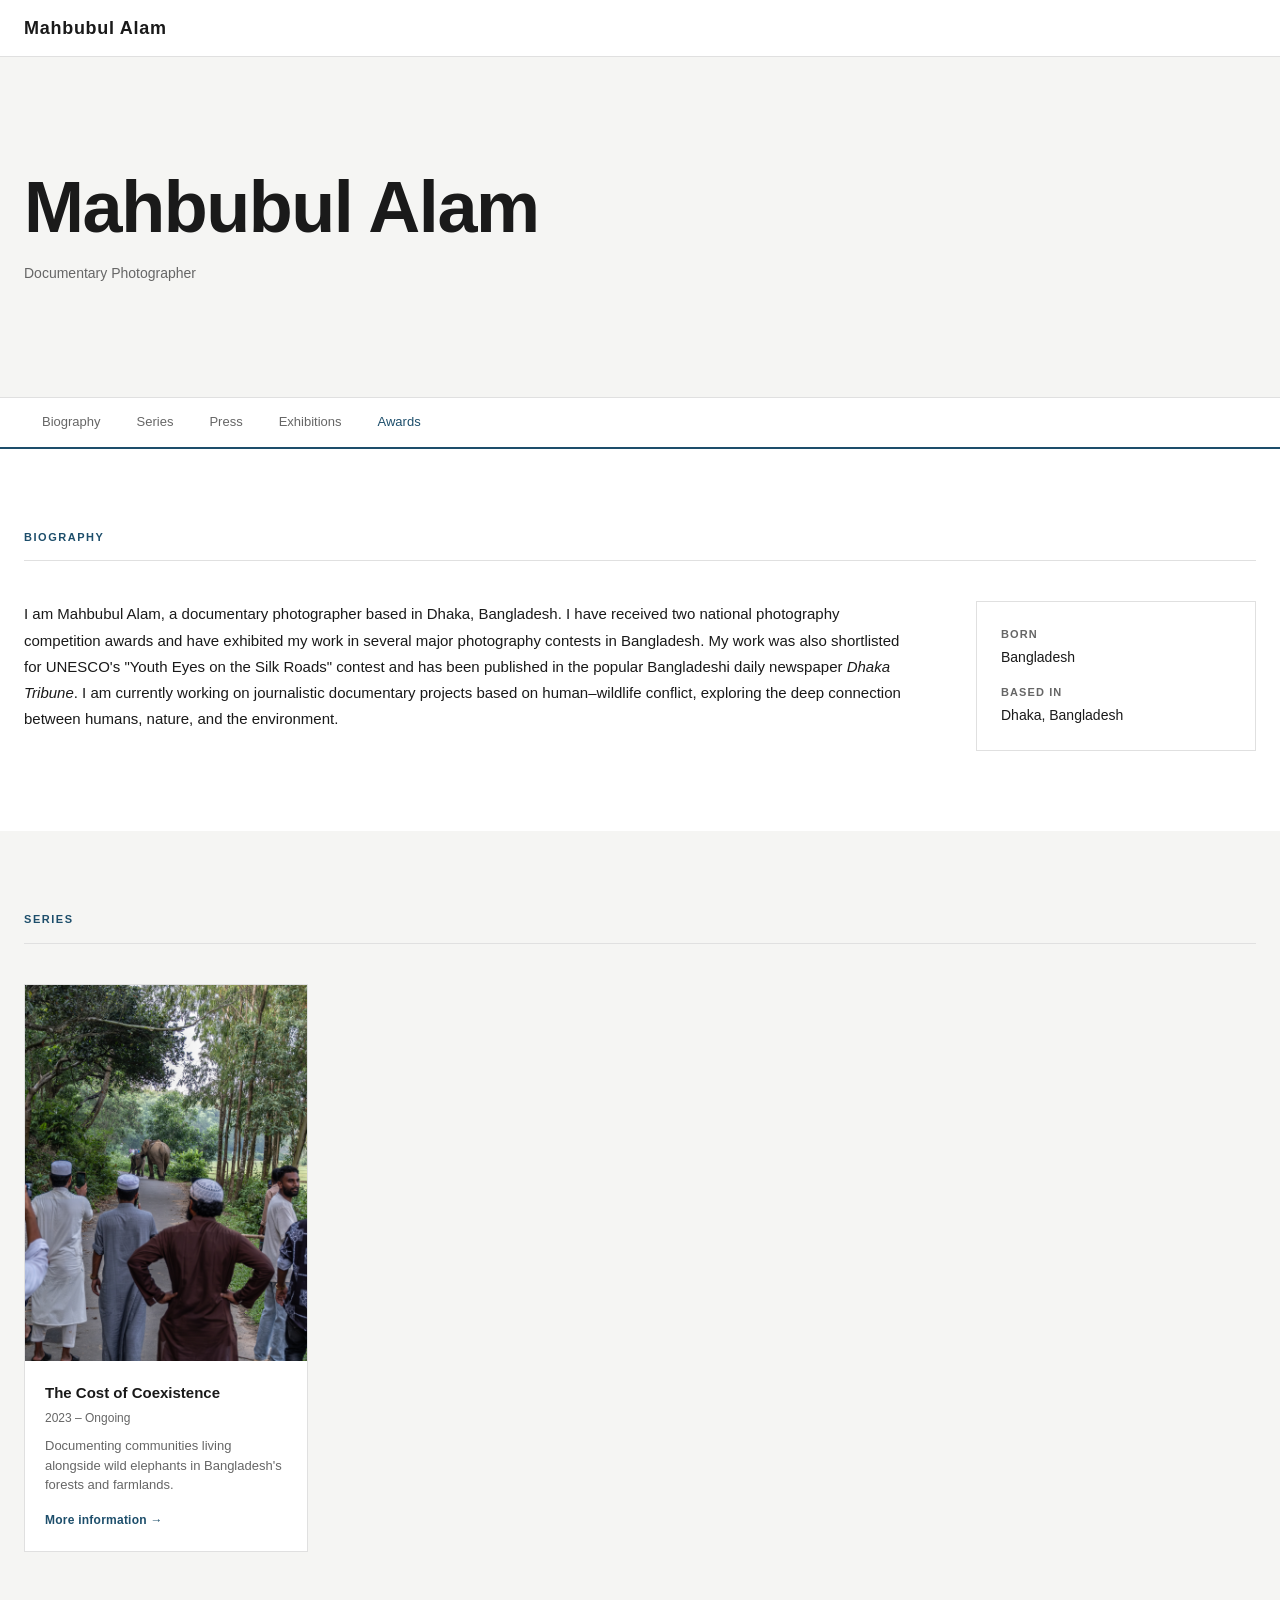
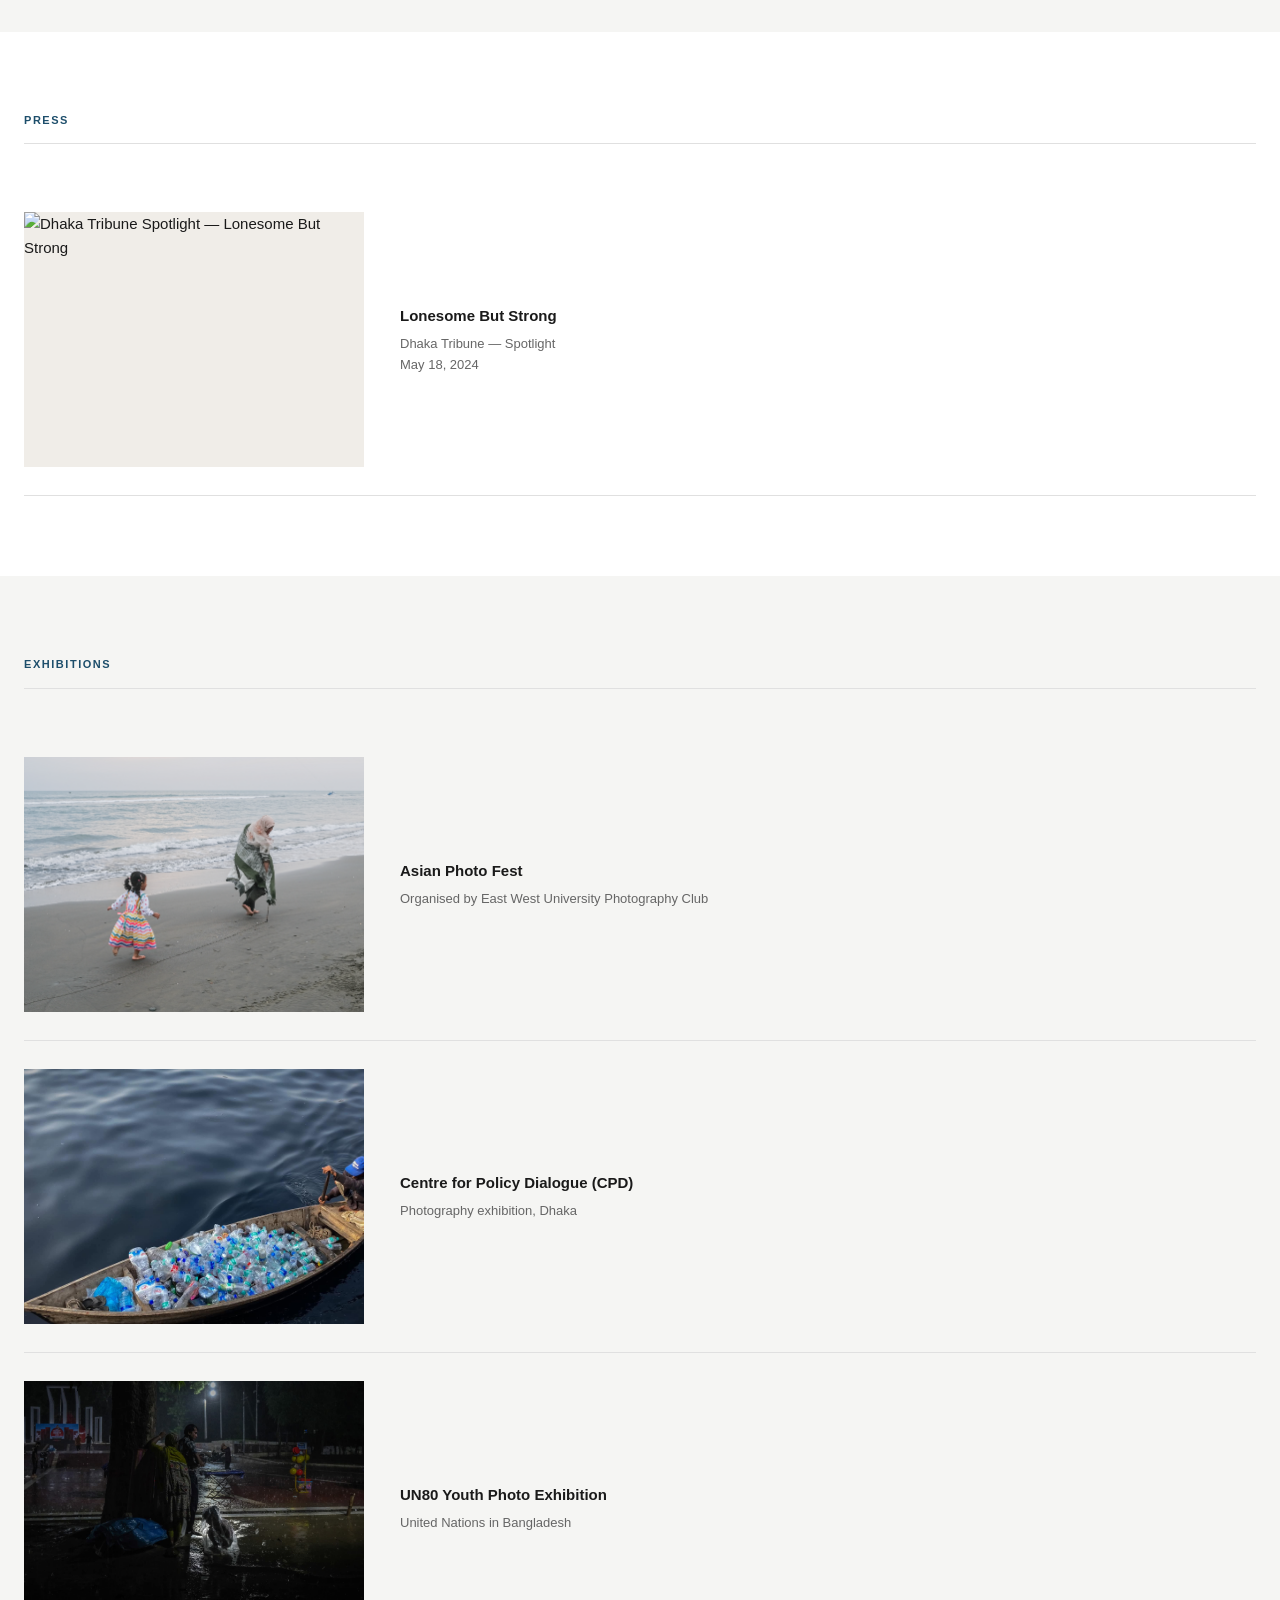
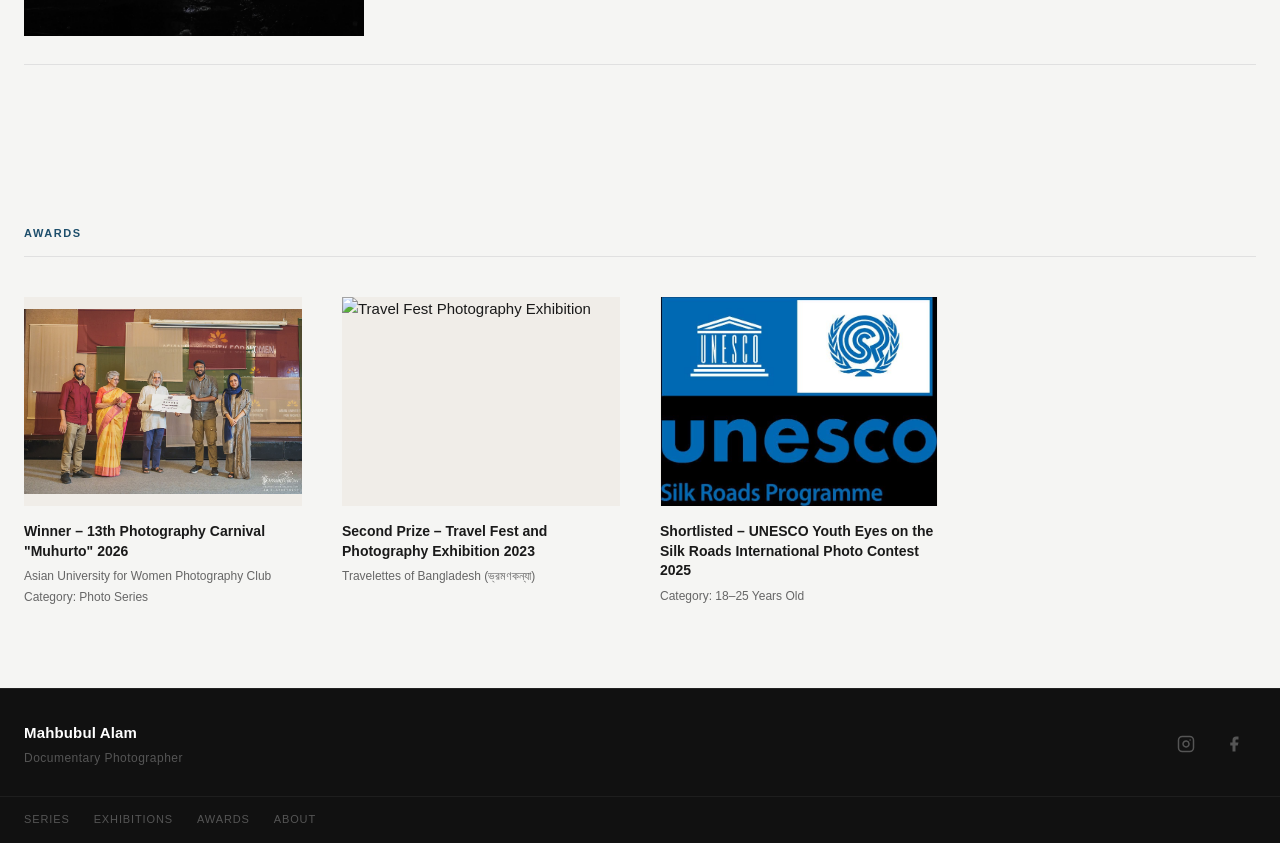
==== commit af30d4cb: "Add robots.txt, sitemap.xml, and llms.txt for SEO and Agentic Browsing - robots.txt: was missing ent" ====
--- a/index.html
+++ b/index.html
@@ -5,6 +5,8 @@
   <meta name="viewport" content="width=device-width, initial-scale=1.0" />
   <title>Mahbubul Alam</title>
   <meta name="description" content="Mahbubul Alam — Documentary photographer based in Dhaka, Bangladesh. Exploring human–wildlife conflict, nature, and the environment." />
+  <link rel="canonical" href="https://mahbubulalamnayeem.me/" />
+  <link rel="sitemap" type="application/xml" href="/sitemap.xml" />
   <link rel="stylesheet" href="style.css" />
 </head>
 <body>
@@ -137,7 +139,7 @@
           </li>
           <li class="list-item list-item--with-img">
             <div class="list-img">
-              <img src="assets/exhibitions/CPD.jpg" alt="Centre for Policy Dialogue" style="object-position: right center;" />
+              <img src="assets/exhibitions/CPD.jpg" alt="Centre for Policy Dialogue" style="object-position: 55% center;" />
             </div>
             <div class="list-content">
               <h3>Centre for Policy Dialogue (CPD)</h3>
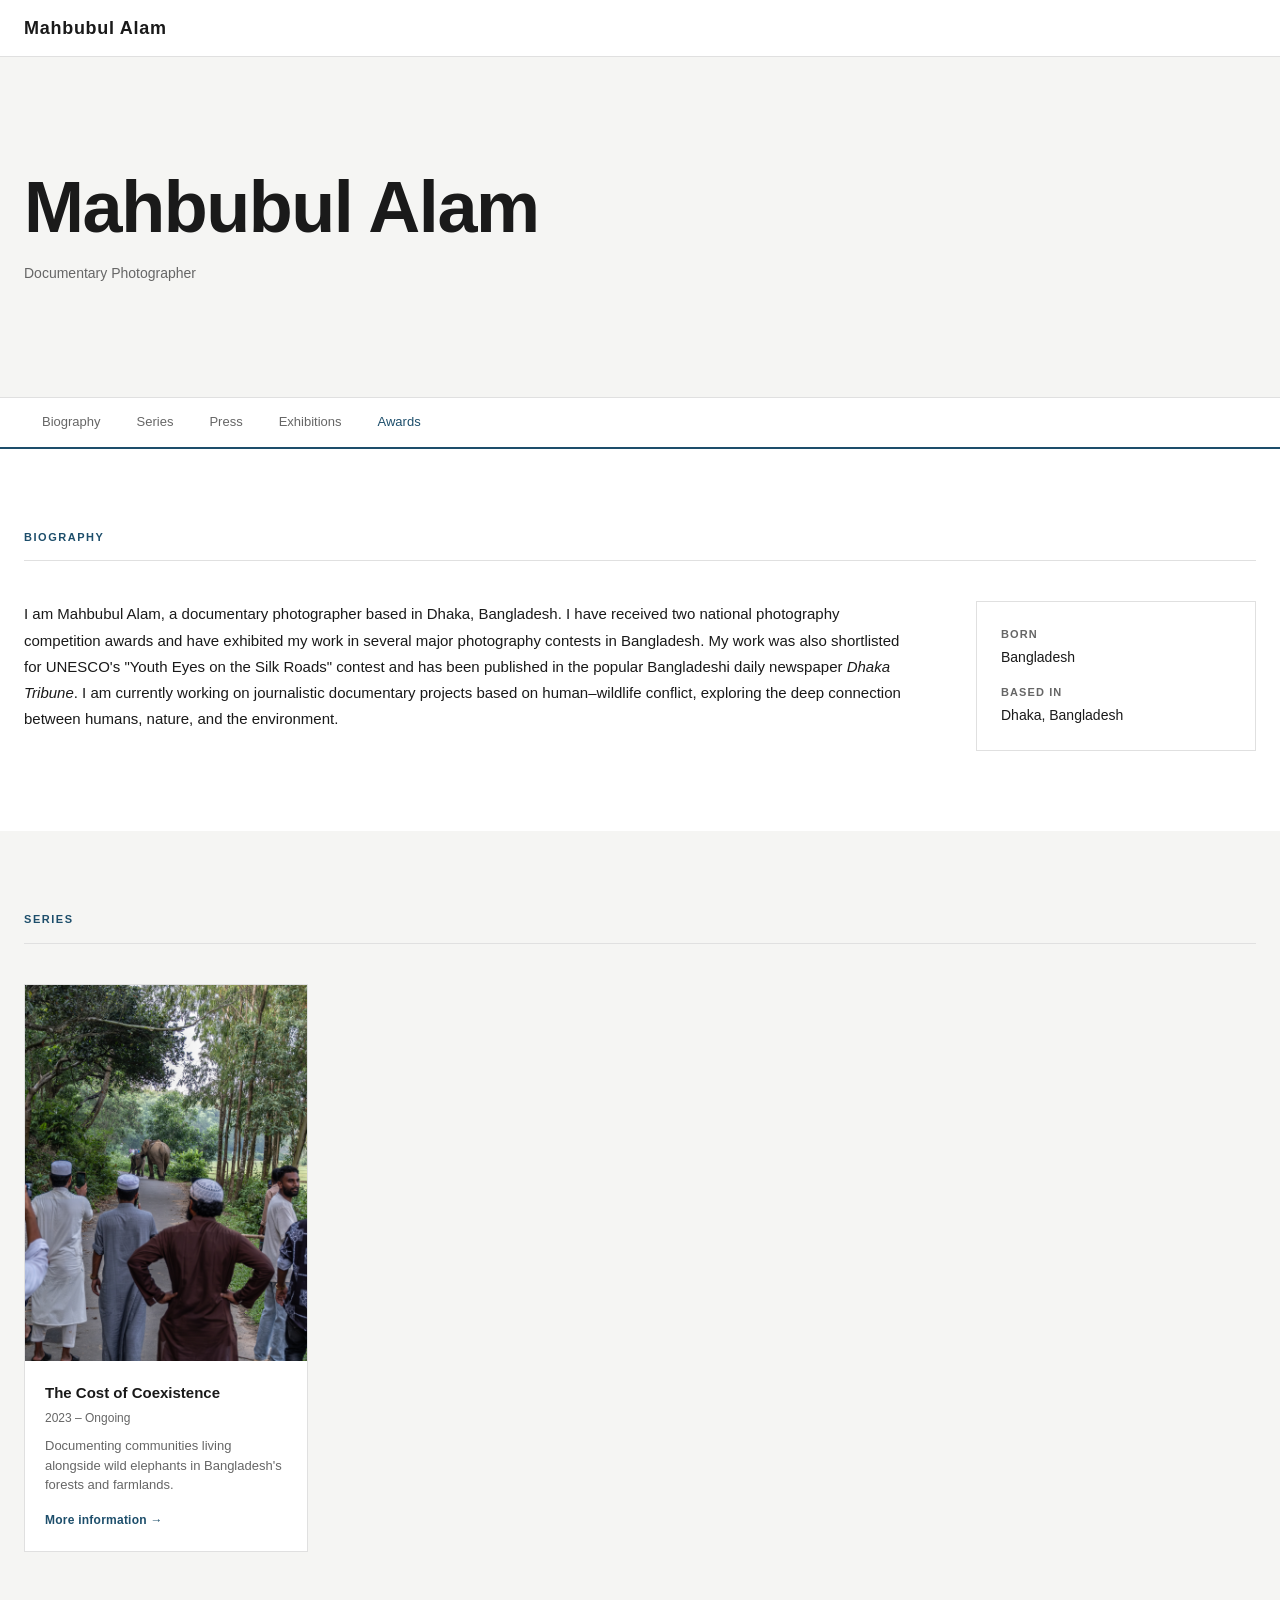
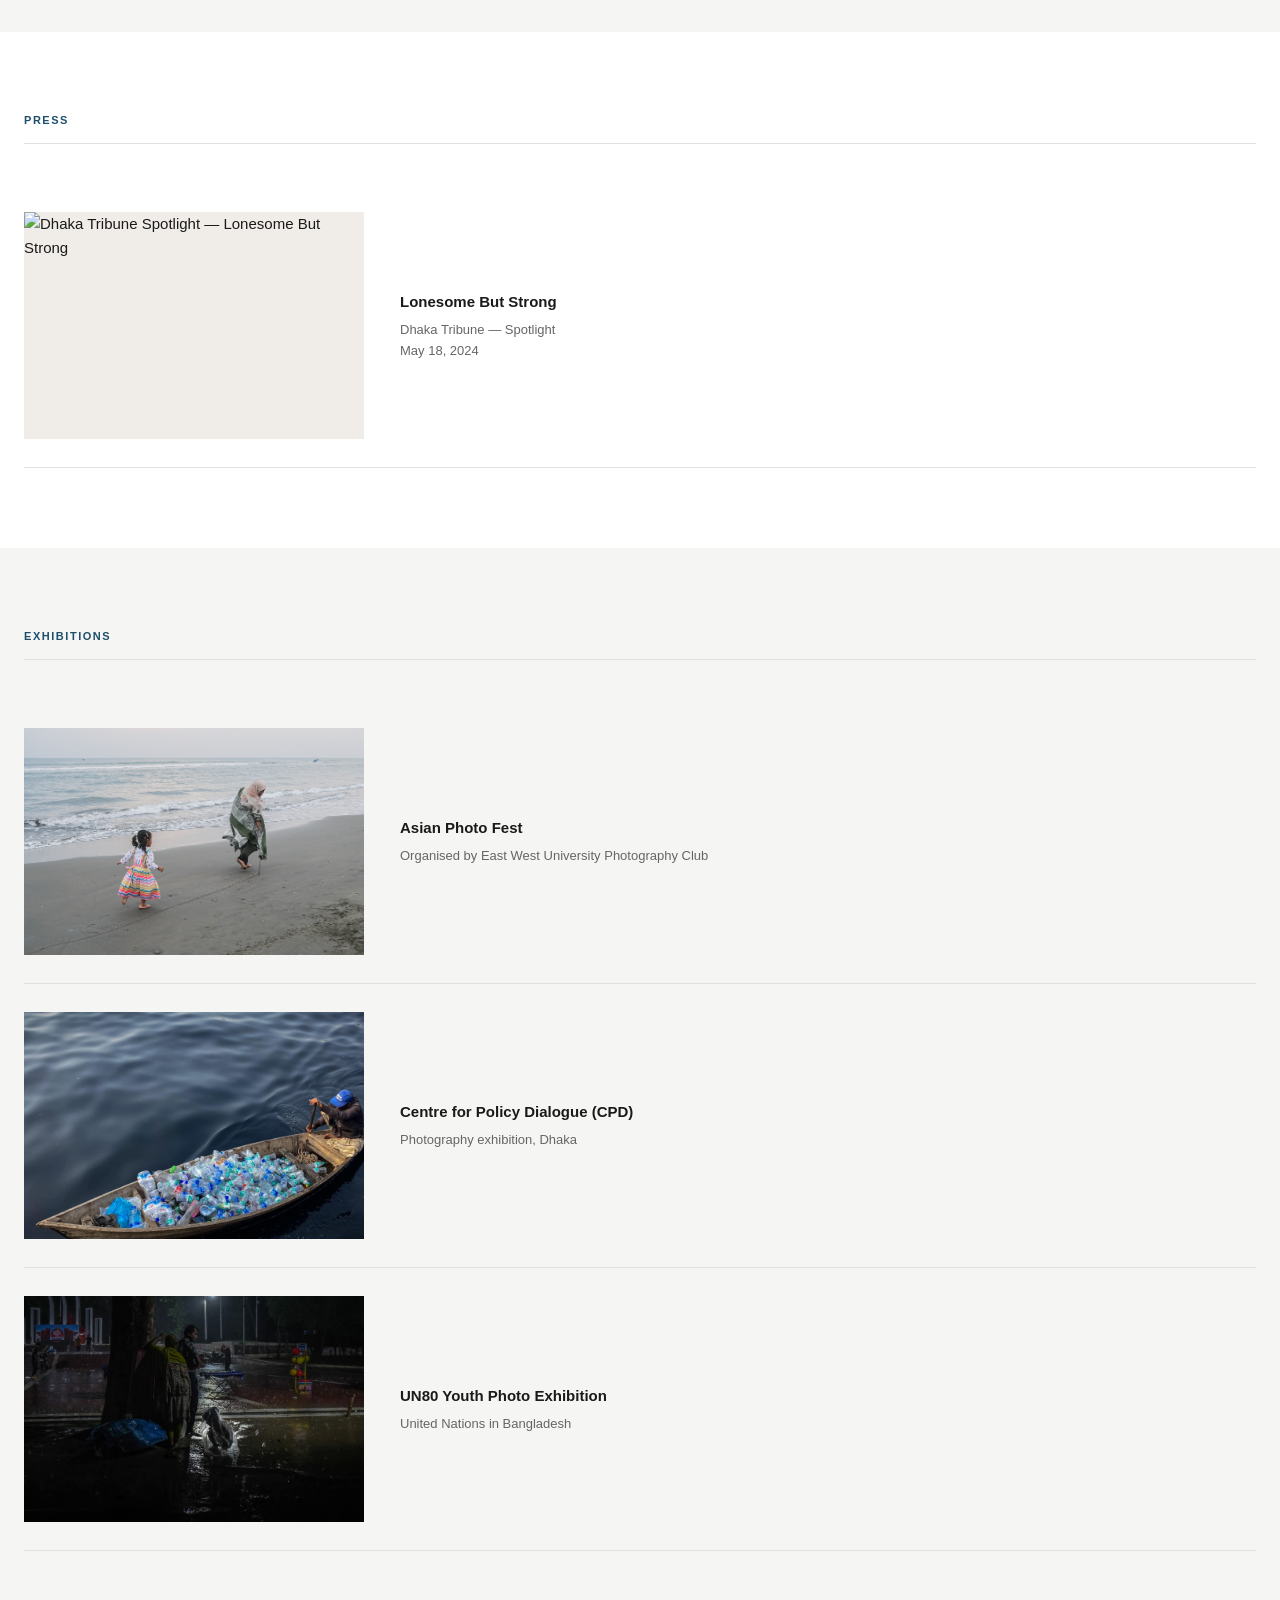
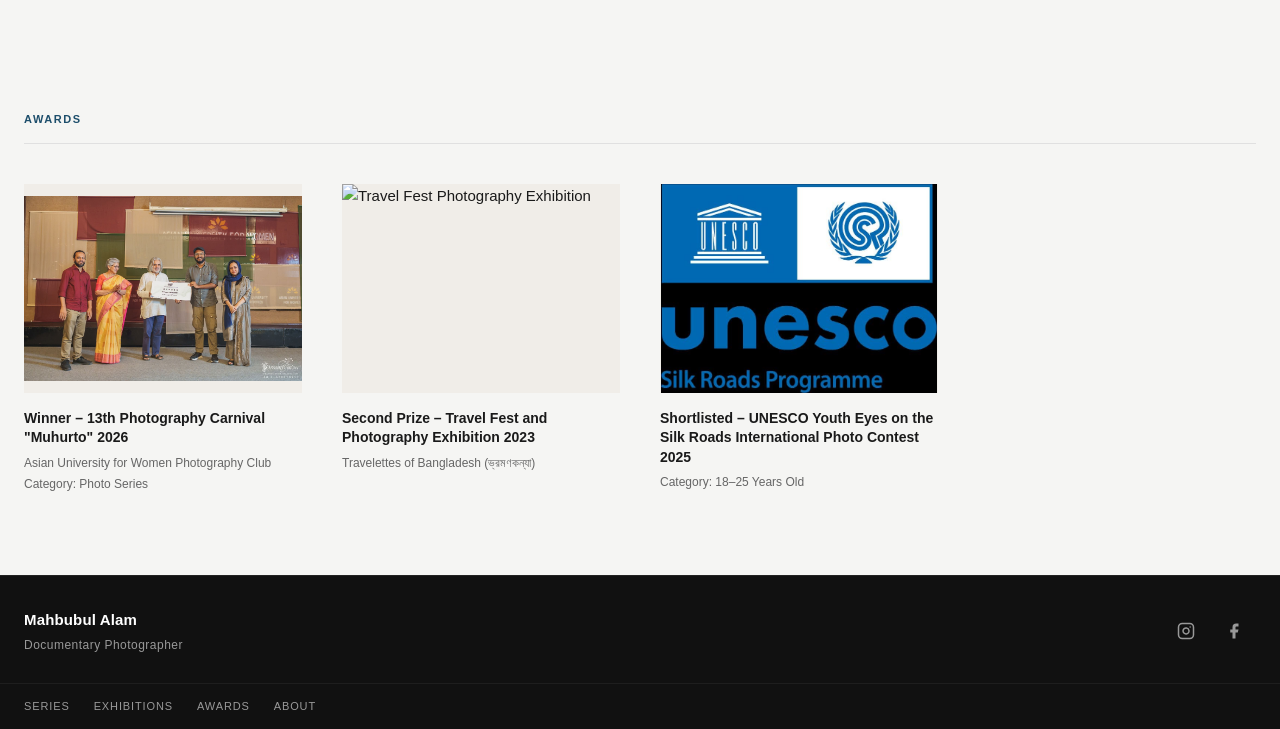
==== commit 8acd130a: "Add JSON-LD structured data to homepage and series page Person schema on homepage and ImageGallery s" ====
--- a/index.html
+++ b/index.html
@@ -8,6 +8,25 @@
   <link rel="canonical" href="https://mahbubulalamnayeem.me/" />
   <link rel="sitemap" type="application/xml" href="/sitemap.xml" />
   <link rel="stylesheet" href="style.css" />
+  <script type="application/ld+json">
+  {
+    "@context": "https://schema.org",
+    "@type": "Person",
+    "name": "Mahbubul Alam",
+    "jobTitle": "Documentary Photographer",
+    "url": "https://mahbubulalamnayeem.me/",
+    "sameAs": [
+      "https://www.instagram.com/_through_my__eyes",
+      "https://www.facebook.com/mahbubulalamnayeem"
+    ],
+    "address": {
+      "@type": "PostalAddress",
+      "addressLocality": "Dhaka",
+      "addressCountry": "BD"
+    },
+    "description": "Documentary photographer based in Dhaka, Bangladesh, documenting human–wildlife conflict, nature, and the environment."
+  }
+  </script>
 </head>
 <body>
 
--- a/style.css
+++ b/style.css
@@ -552,7 +552,7 @@
 }
 
 .list-img {
-  aspect-ratio: 4/3;
+  aspect-ratio: 3/2;
   overflow: hidden;
   background: #f0ede8;
   flex-shrink: 0;
@@ -743,7 +743,7 @@
 
 .footer-tagline {
   font-size: 12px;
-  color: #555;
+  color: #999;
   letter-spacing: 0.04em;
 }
 
@@ -754,7 +754,7 @@
 }
 
 .footer-social a {
-  color: #555;
+  color: #999;
   display: flex;
   align-items: center;
   justify-content: center;
@@ -781,7 +781,7 @@
 
 .footer-nav a {
   font-size: 11px;
-  color: #555;
+  color: #999;
   letter-spacing: 0.08em;
   text-transform: uppercase;
   transition: color 0.15s;
@@ -910,7 +910,7 @@
   }
 
   .list-img {
-    aspect-ratio: 16/9;
+    aspect-ratio: 3/2;
   }
 
   .list-date {
